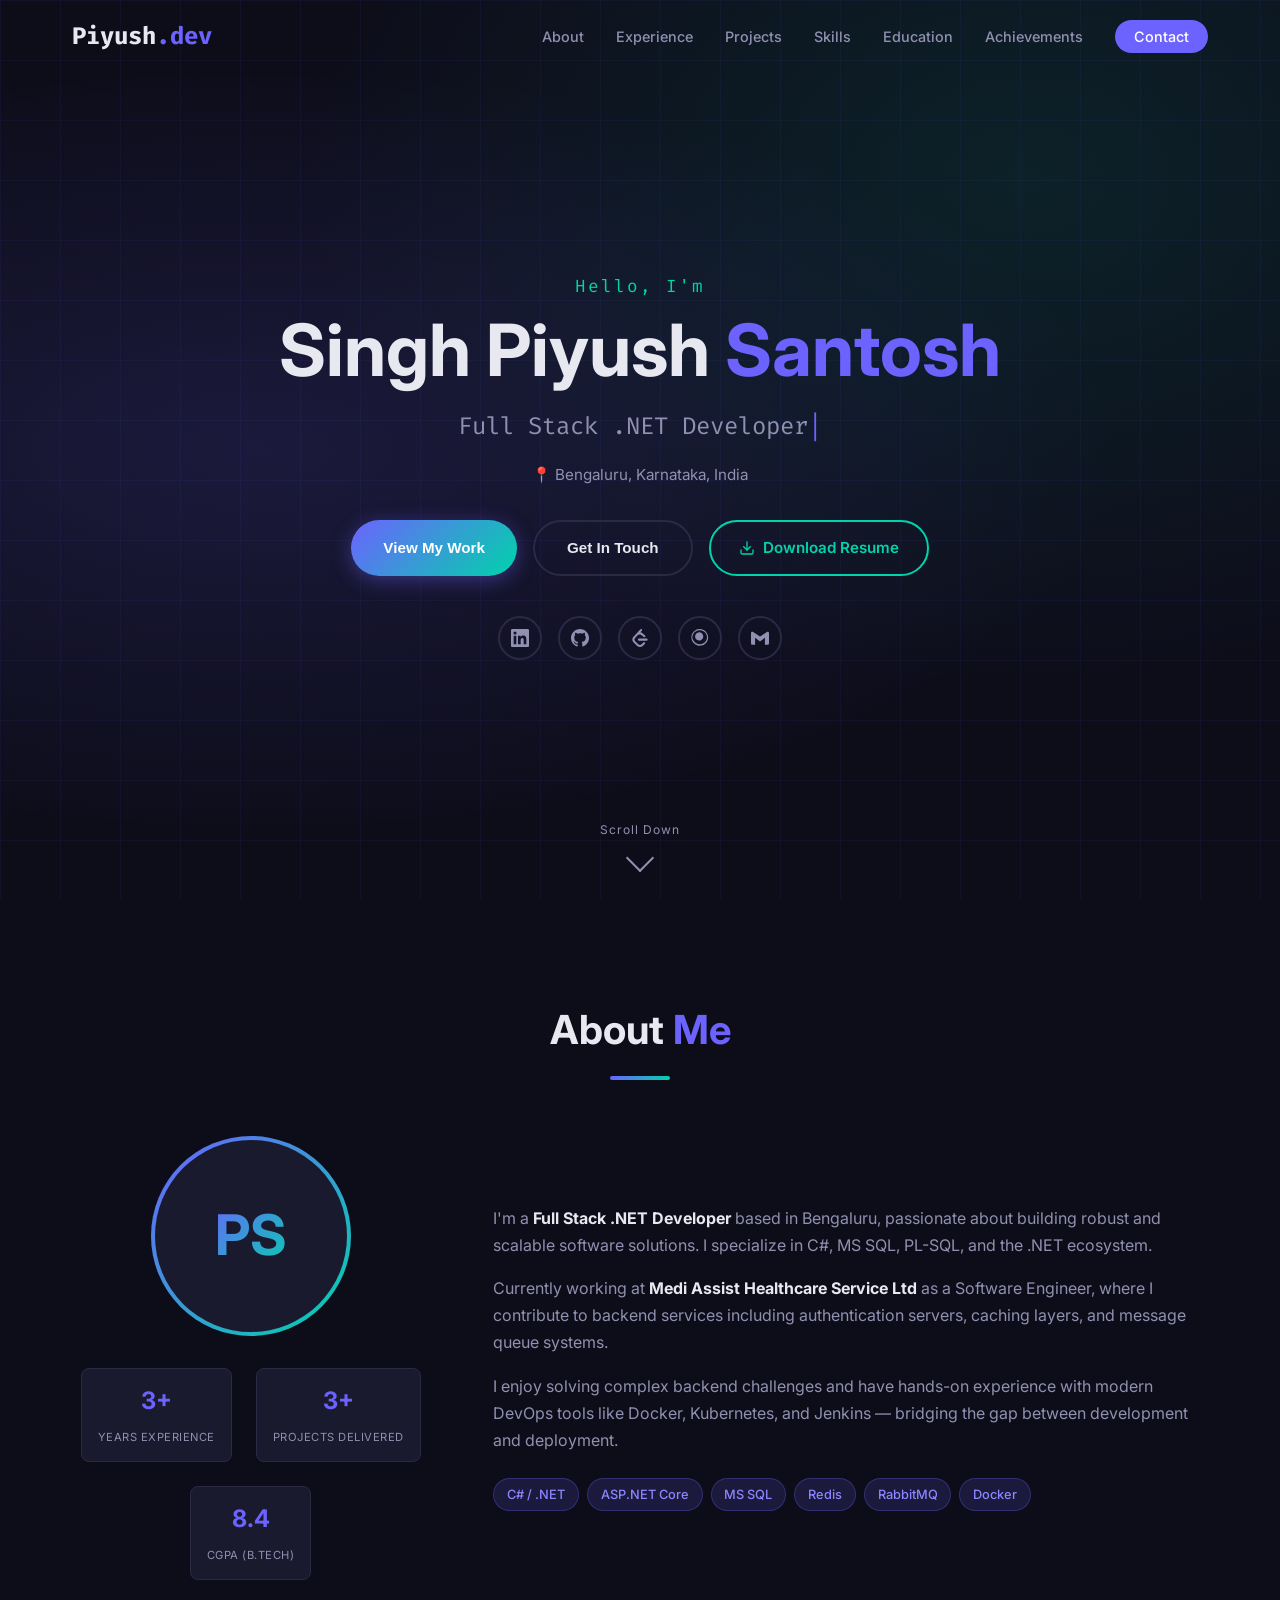
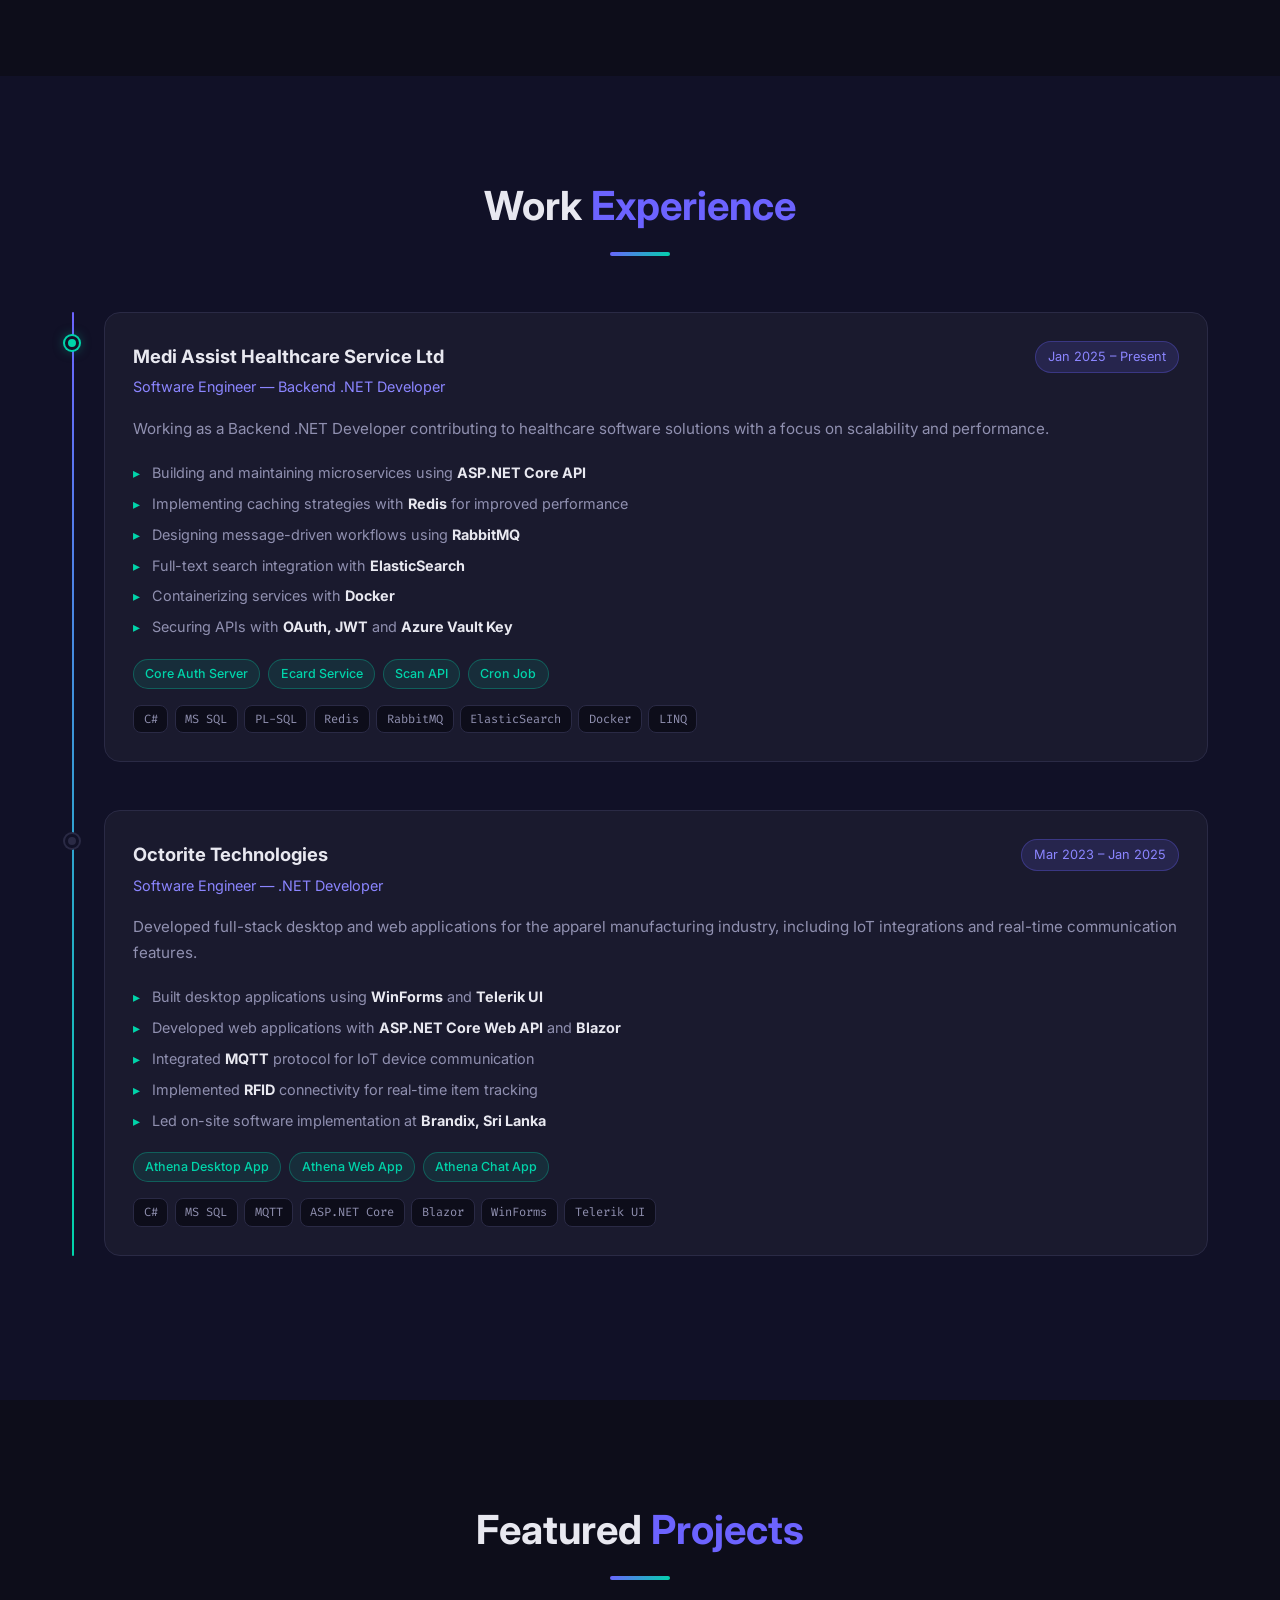
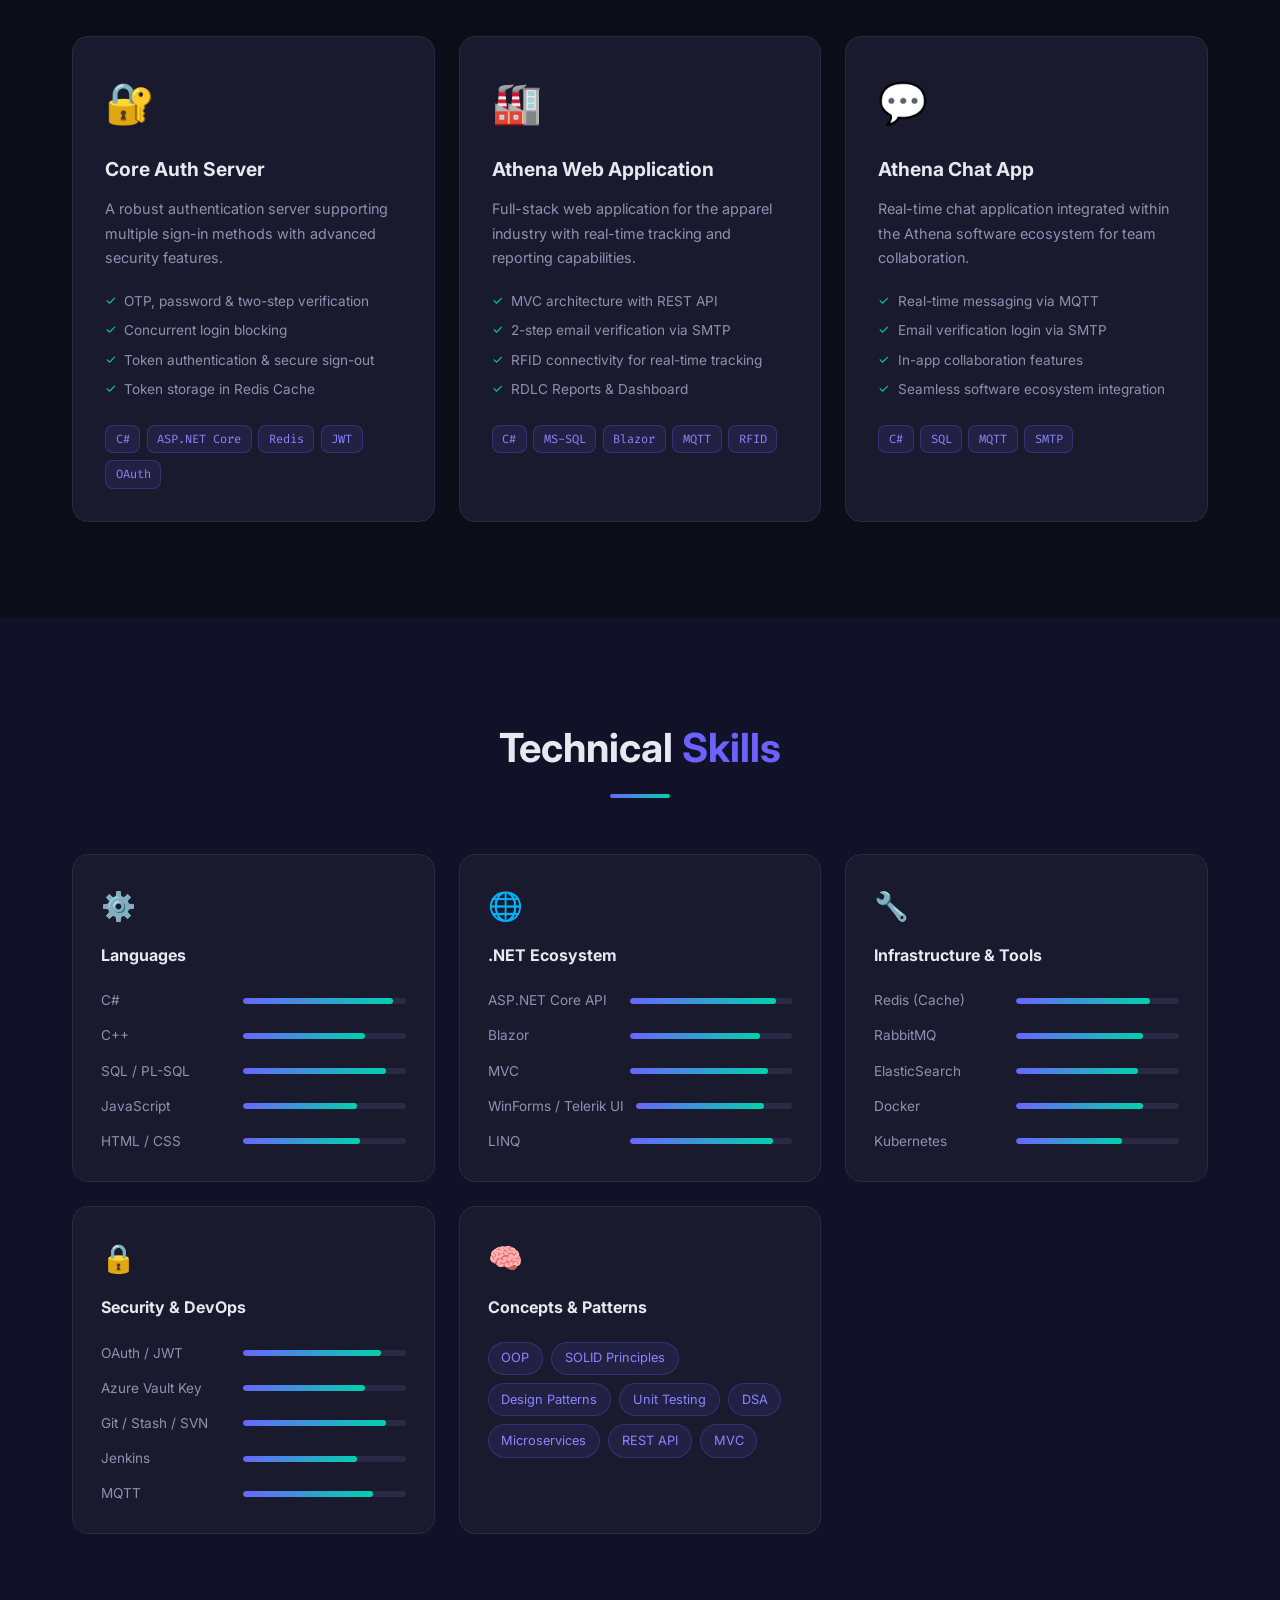
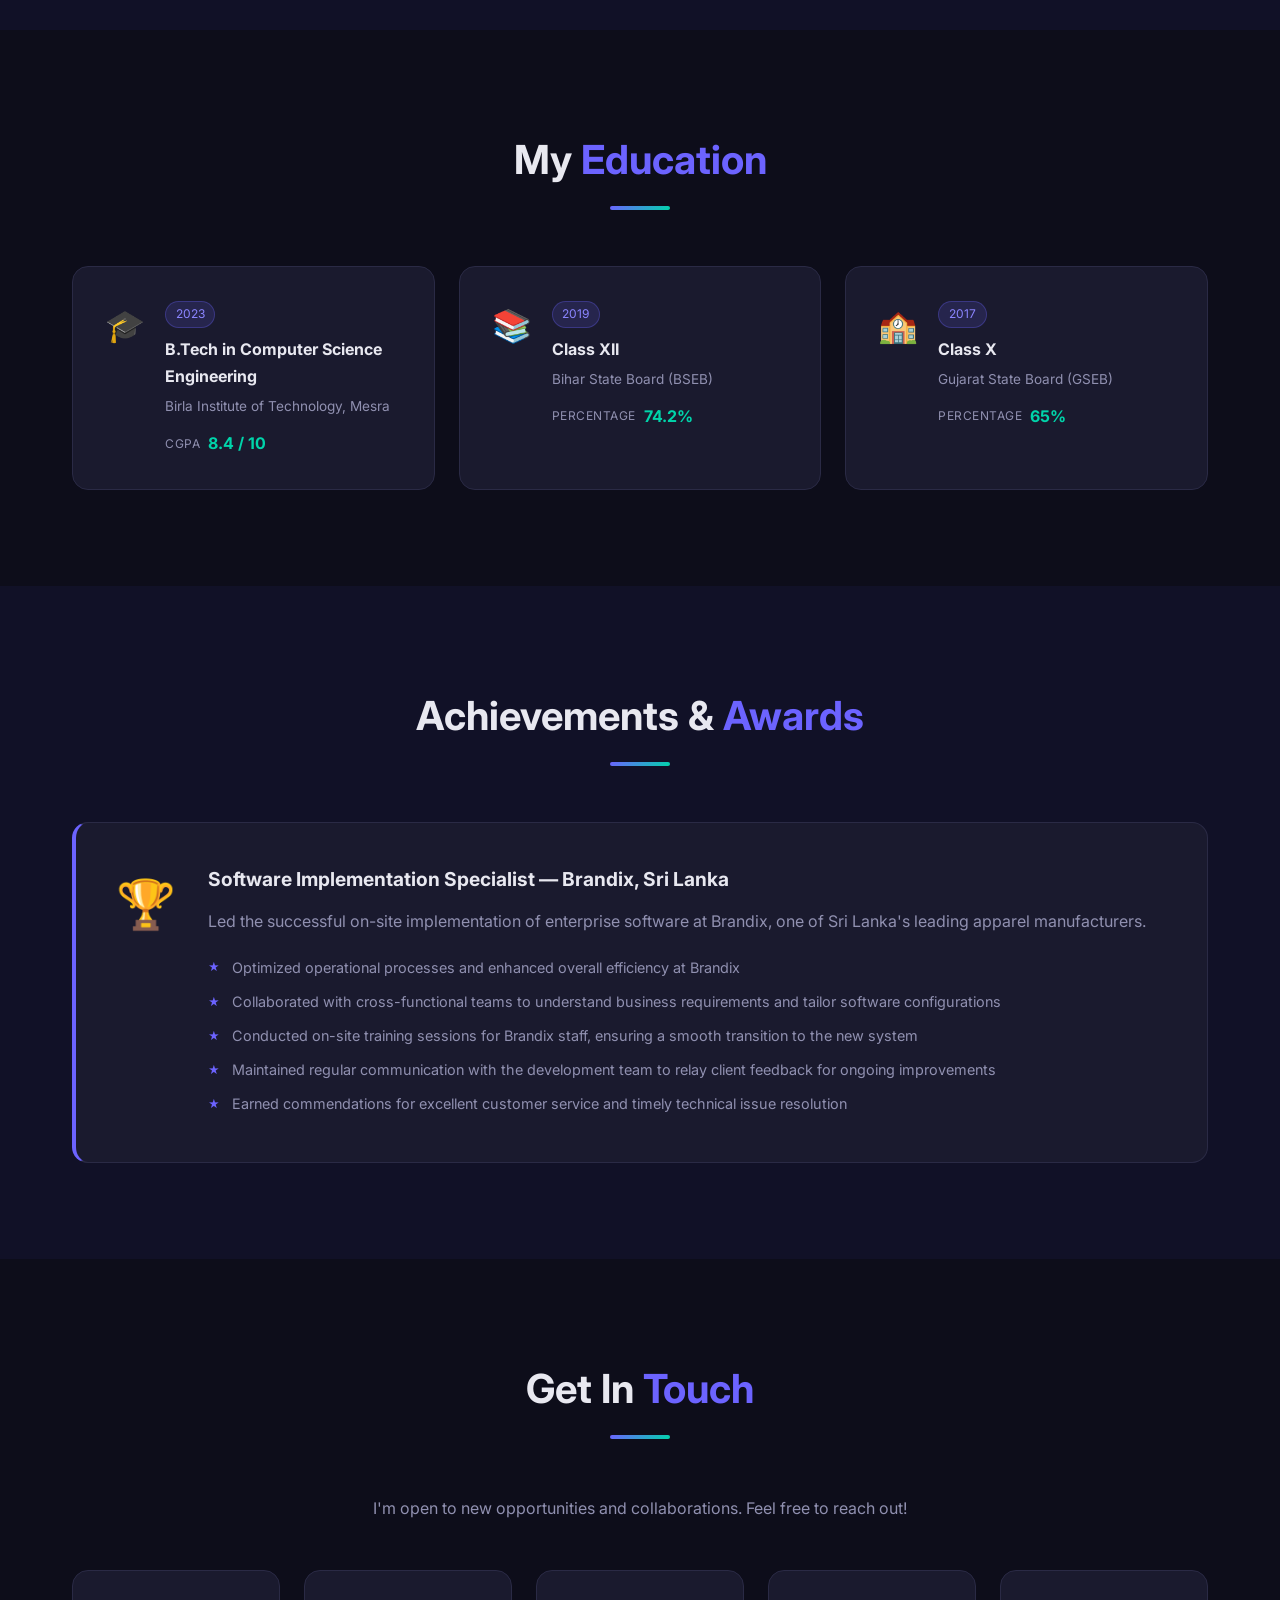
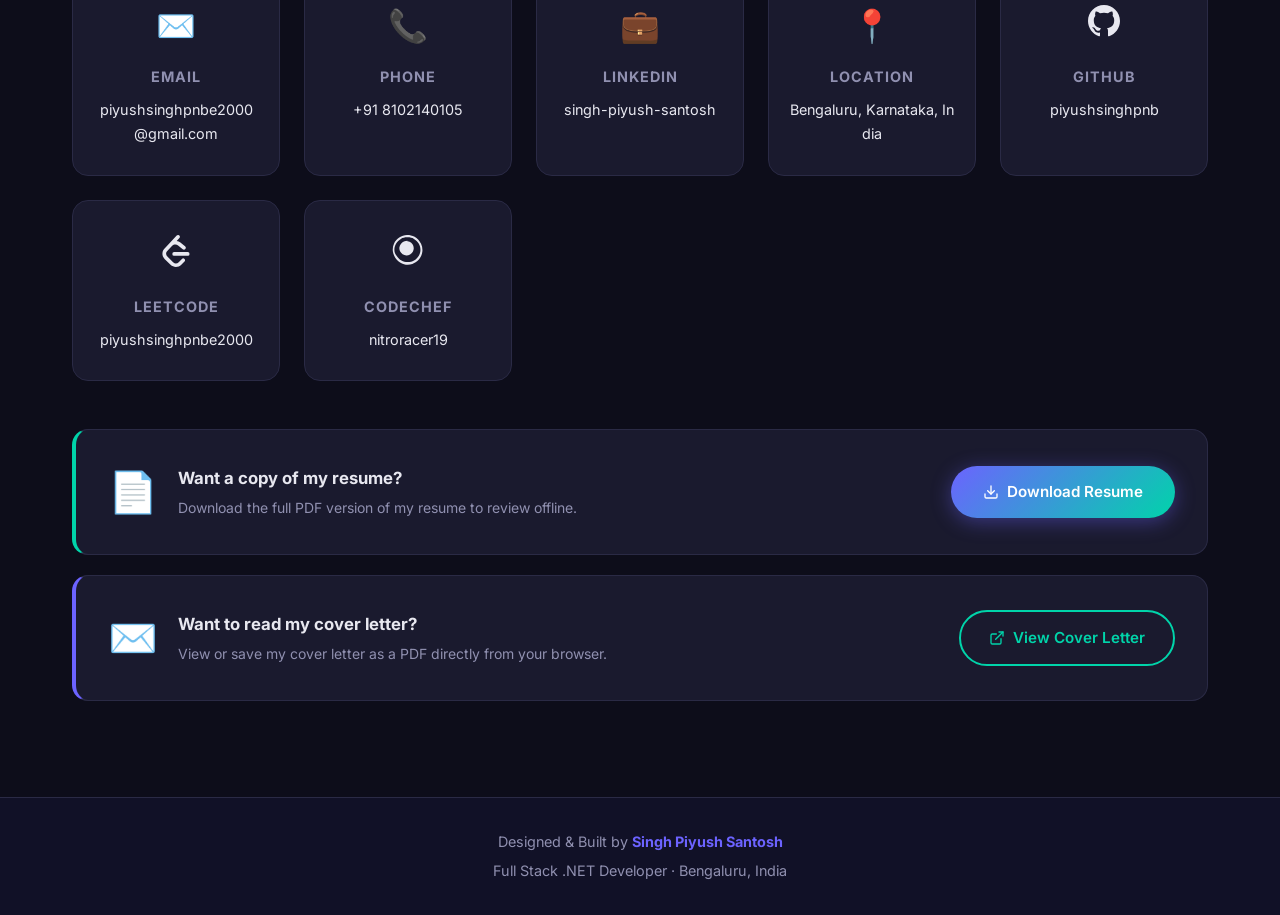
==== index.html @ a9158f9c "Initial Commit complete portfolio" ====
<!DOCTYPE html>
<html lang="en">
<head>
  <meta charset="UTF-8" />
  <meta name="viewport" content="width=device-width, initial-scale=1.0" />
  <title>Singh Piyush Santosh | .NET Developer</title>
  <link rel="stylesheet" href="style.css" />
  <link rel="preconnect" href="https://fonts.googleapis.com" />
  <link href="https://fonts.googleapis.com/css2?family=Inter:wght@300;400;500;600;700&family=Fira+Code:wght@400;500&display=swap" rel="stylesheet" />
</head>
<body>

  <!-- Navigation -->
  <nav class="navbar" id="navbar">
    <div class="nav-container">
      <a href="#home" class="nav-logo">Piyush<span>.dev</span></a>
      <ul class="nav-links" id="nav-links">
        <li><button class="nav-btn" data-scroll="about">About</button></li>
        <li><button class="nav-btn" data-scroll="experience">Experience</button></li>
        <li><button class="nav-btn" data-scroll="projects">Projects</button></li>
        <li><button class="nav-btn" data-scroll="skills">Skills</button></li>
        <li><button class="nav-btn" data-scroll="education">Education</button></li>
        <li><button class="nav-btn" data-scroll="achievements">Achievements</button></li>
        <li><button class="nav-btn nav-cta" data-scroll="contact">Contact</button></li>
      </ul>
      <button class="hamburger" id="hamburger" aria-label="Toggle menu">
        <span></span><span></span><span></span>
      </button>
    </div>
  </nav>

  <!-- Hero Section -->
  <section class="hero" id="home">
    <div class="hero-bg">
      <div class="grid-overlay"></div>
    </div>
    <div class="hero-content">
      <p class="hero-greeting">Hello, I'm</p>
      <h1 class="hero-name">Singh Piyush <span>Santosh</span></h1>
      <div class="hero-title">
        <span class="typed-text" id="typed"></span><span class="cursor">|</span>
      </div>
      <p class="hero-location">📍 Bengaluru, Karnataka, India</p>
      <div class="hero-actions">
        <button class="btn btn-primary" data-scroll="projects">View My Work</button>
        <button class="btn btn-outline" data-scroll="contact">Get In Touch</button>
        <a href="assets/resume.pdf" download="Singh_Piyush_Santosh_Resume.pdf" class="btn btn-download">
          <svg viewBox="0 0 24 24" fill="none" stroke="currentColor" stroke-width="2" stroke-linecap="round" stroke-linejoin="round"><path d="M21 15v4a2 2 0 01-2 2H5a2 2 0 01-2-2v-4"/><polyline points="7 10 12 15 17 10"/><line x1="12" y1="15" x2="12" y2="3"/></svg>
          Download Resume
        </a>
      </div>
      <div class="hero-socials">
        <a href="https://www.linkedin.com/in/singh-piyush-santosh/" target="_blank" rel="noopener" aria-label="LinkedIn">
          <svg viewBox="0 0 24 24" fill="currentColor"><path d="M20.447 20.452h-3.554v-5.569c0-1.328-.027-3.037-1.852-3.037-1.853 0-2.136 1.445-2.136 2.939v5.667H9.351V9h3.414v1.561h.046c.477-.9 1.637-1.85 3.37-1.85 3.601 0 4.267 2.37 4.267 5.455v6.286zM5.337 7.433a2.062 2.062 0 01-2.063-2.065 2.064 2.064 0 112.063 2.065zm1.782 13.019H3.555V9h3.564v11.452zM22.225 0H1.771C.792 0 0 .774 0 1.729v20.542C0 23.227.792 24 1.771 24h20.451C23.2 24 24 23.227 24 22.271V1.729C24 .774 23.2 0 22.222 0h.003z"/></svg>
        </a>
        <a href="https://github.com/piyushsinghpnb" target="_blank" rel="noopener" aria-label="GitHub">
          <svg viewBox="0 0 24 24" fill="currentColor"><path d="M12 0C5.374 0 0 5.373 0 12c0 5.302 3.438 9.8 8.207 11.387.599.111.793-.261.793-.577v-2.234c-3.338.726-4.033-1.416-4.033-1.416-.546-1.387-1.333-1.756-1.333-1.756-1.089-.745.083-.729.083-.729 1.205.084 1.839 1.237 1.839 1.237 1.07 1.834 2.807 1.304 3.492.997.107-.775.418-1.305.762-1.604-2.665-.305-5.467-1.334-5.467-5.931 0-1.311.469-2.381 1.236-3.221-.124-.303-.535-1.524.117-3.176 0 0 1.008-.322 3.301 1.23A11.509 11.509 0 0112 5.803c1.02.005 2.047.138 3.006.404 2.291-1.552 3.297-1.23 3.297-1.23.653 1.653.242 2.874.118 3.176.77.84 1.235 1.911 1.235 3.221 0 4.609-2.807 5.624-5.479 5.921.43.372.823 1.102.823 2.222v3.293c0 .319.192.694.801.576C20.566 21.797 24 17.3 24 12c0-6.627-5.373-12-12-12z"/></svg>
        </a>
        <a href="https://leetcode.com/u/piyushsinghpnbe2000/" target="_blank" rel="noopener" aria-label="LeetCode">
          <svg viewBox="0 0 24 24" fill="currentColor"><path d="M13.483 0a1.374 1.374 0 00-.961.438L7.116 6.226l-3.854 4.126a5.266 5.266 0 00-1.209 2.104 5.35 5.35 0 00-.125.513 5.527 5.527 0 00.062 2.362 5.83 5.83 0 00.349 1.017 5.938 5.938 0 001.271 1.818l4.277 4.193.039.038c2.248 2.165 5.852 2.133 8.063-.074l2.396-2.392c.54-.54.54-1.414.003-1.955a1.378 1.378 0 00-1.951-.003l-2.396 2.392a3.021 3.021 0 01-4.205.038l-.02-.019-4.276-4.193c-.652-.64-.972-1.469-.948-2.263a2.68 2.68 0 01.066-.523 2.545 2.545 0 01.619-1.164L9.13 8.114c1.058-1.134 3.204-1.27 4.43-.278l3.501 2.831c.593.48 1.461.387 1.94-.207a1.384 1.384 0 00-.207-1.943l-3.5-2.831c-.8-.647-1.766-1.045-2.774-1.202l2.015-2.158A1.384 1.384 0 0013.483 0zm-2.866 12.815a1.38 1.38 0 00-1.38 1.382 1.38 1.38 0 001.38 1.382H20.79a1.38 1.38 0 001.38-1.382 1.38 1.38 0 00-1.38-1.382z"/></svg>
        </a>
        <a href="https://www.codechef.com/users/nitroracer19" target="_blank" rel="noopener" aria-label="CodeChef">
          <svg viewBox="0 0 24 24" fill="currentColor"><path d="M11.257 0C7.112.04 3.199 2.694 1.485 6.482c-.897 1.975-1.127 4.225-.76 6.352.368 2.127 1.388 4.13 2.866 5.733 1.45 1.572 3.33 2.73 5.38 3.29 2.05.56 4.24.51 6.26-.15 1.98-.64 3.77-1.85 5.1-3.46 1.33-1.6 2.17-3.57 2.42-5.61.26-2.04-.07-4.15-.95-6.01C20.5 4.1 18.9 2.44 16.97 1.37 15.12.34 12.99-.02 11.257 0zm.536 1.77c1.63-.03 3.27.35 4.7 1.14 1.44.8 2.67 1.98 3.52 3.39.86 1.41 1.33 3.04 1.33 4.68 0 1.64-.47 3.27-1.33 4.68-.85 1.41-2.08 2.59-3.52 3.39-1.43.79-3.07 1.17-4.7 1.14-1.63.03-3.27-.35-4.7-1.14-1.44-.8-2.67-1.98-3.52-3.39C2.26 14.25 1.79 12.62 1.79 10.98c0-1.64.47-3.27 1.33-4.68.85-1.41 2.08-2.59 3.52-3.39 1.43-.79 3.07-1.17 4.7-1.14zm-.07 2.47c-.97.01-1.94.24-2.82.67-.88.43-1.66 1.06-2.27 1.84-.61.78-.99 1.71-1.1 2.68-.11.97.06 1.96.49 2.84.43.88 1.1 1.64 1.93 2.18.83.54 1.79.84 2.77.87.98.03 1.96-.21 2.82-.69.86-.48 1.58-1.19 2.07-2.05.49-.86.73-1.84.69-2.82-.04-.98-.35-1.94-.9-2.76-.55-.82-1.32-1.48-2.21-1.9-.89-.42-1.88-.62-2.87-.61l.4.75z"/></svg>
        </a>
        <a href="mailto:piyushsinghpnbe2000@gmail.com" aria-label="Email">
          <svg viewBox="0 0 24 24" fill="currentColor"><path d="M24 5.457v13.909c0 .904-.732 1.636-1.636 1.636h-3.819V11.73L12 16.64l-6.545-4.91v9.273H1.636A1.636 1.636 0 010 19.366V5.457c0-.9.732-1.636 1.636-1.636h.749L12 10.09l9.615-6.269h.749A1.636 1.636 0 0124 5.457z"/></svg>
        </a>
      </div>
    </div>
    <div class="hero-scroll">
      <span>Scroll Down</span>
      <div class="scroll-arrow"></div>
    </div>
  </section>

  <!-- About Section -->
  <section class="section" id="about">
    <div class="container">
      <h2 class="section-title">About <span>Me</span></h2>
      <div class="about-grid">
        <div class="about-avatar">
          <div class="avatar-ring">
            <div class="avatar-inner">
              <span class="avatar-initials">PS</span>
            </div>
          </div>
          <div class="about-stats">
            <div class="stat">
              <span class="stat-number">3+</span>
              <span class="stat-label">Years Experience</span>
            </div>
            <div class="stat">
              <span class="stat-number">3+</span>
              <span class="stat-label">Projects Delivered</span>
            </div>
            <div class="stat">
              <span class="stat-number">8.4</span>
              <span class="stat-label">CGPA (B.Tech)</span>
            </div>
          </div>
        </div>
        <div class="about-text">
          <p>I'm a <strong>Full Stack .NET Developer</strong> based in Bengaluru, passionate about building robust and scalable software solutions. I specialize in C#, MS SQL, PL-SQL, and the .NET ecosystem.</p>
          <p>Currently working at <strong>Medi Assist Healthcare Service Ltd</strong> as a Software Engineer, where I contribute to backend services including authentication servers, caching layers, and message queue systems.</p>
          <p>I enjoy solving complex backend challenges and have hands-on experience with modern DevOps tools like Docker, Kubernetes, and Jenkins — bridging the gap between development and deployment.</p>
          <div class="about-tags">
            <span class="tag">C# / .NET</span>
            <span class="tag">ASP.NET Core</span>
            <span class="tag">MS SQL</span>
            <span class="tag">Redis</span>
            <span class="tag">RabbitMQ</span>
            <span class="tag">Docker</span>
          </div>
        </div>
      </div>
    </div>
  </section>

  <!-- Experience Section -->
  <section class="section section-alt" id="experience">
    <div class="container">
      <h2 class="section-title">Work <span>Experience</span></h2>
      <div class="timeline">

        <div class="timeline-item">
          <div class="timeline-dot current"></div>
          <div class="timeline-card">
            <div class="timeline-header">
              <div>
                <h3 class="timeline-company">Medi Assist Healthcare Service Ltd</h3>
                <p class="timeline-role">Software Engineer — Backend .NET Developer</p>
              </div>
              <span class="timeline-date">Jan 2025 – Present</span>
            </div>
            <p class="timeline-desc">Working as a Backend .NET Developer contributing to healthcare software solutions with a focus on scalability and performance.</p>
            <ul class="timeline-list">
              <li>Building and maintaining microservices using <strong>ASP.NET Core API</strong></li>
              <li>Implementing caching strategies with <strong>Redis</strong> for improved performance</li>
              <li>Designing message-driven workflows using <strong>RabbitMQ</strong></li>
              <li>Full-text search integration with <strong>ElasticSearch</strong></li>
              <li>Containerizing services with <strong>Docker</strong></li>
              <li>Securing APIs with <strong>OAuth, JWT</strong> and <strong>Azure Vault Key</strong></li>
            </ul>
            <div class="timeline-projects">
              <span class="project-chip">Core Auth Server</span>
              <span class="project-chip">Ecard Service</span>
              <span class="project-chip">Scan API</span>
              <span class="project-chip">Cron Job</span>
            </div>
            <div class="timeline-tech">
              <span class="tech-badge">C#</span>
              <span class="tech-badge">MS SQL</span>
              <span class="tech-badge">PL-SQL</span>
              <span class="tech-badge">Redis</span>
              <span class="tech-badge">RabbitMQ</span>
              <span class="tech-badge">ElasticSearch</span>
              <span class="tech-badge">Docker</span>
              <span class="tech-badge">LINQ</span>
            </div>
          </div>
        </div>

        <div class="timeline-item">
          <div class="timeline-dot"></div>
          <div class="timeline-card">
            <div class="timeline-header">
              <div>
                <h3 class="timeline-company">Octorite Technologies</h3>
                <p class="timeline-role">Software Engineer — .NET Developer</p>
              </div>
              <span class="timeline-date">Mar 2023 – Jan 2025</span>
            </div>
            <p class="timeline-desc">Developed full-stack desktop and web applications for the apparel manufacturing industry, including IoT integrations and real-time communication features.</p>
            <ul class="timeline-list">
              <li>Built desktop applications using <strong>WinForms</strong> and <strong>Telerik UI</strong></li>
              <li>Developed web applications with <strong>ASP.NET Core Web API</strong> and <strong>Blazor</strong></li>
              <li>Integrated <strong>MQTT</strong> protocol for IoT device communication</li>
              <li>Implemented <strong>RFID</strong> connectivity for real-time item tracking</li>
              <li>Led on-site software implementation at <strong>Brandix, Sri Lanka</strong></li>
            </ul>
            <div class="timeline-projects">
              <span class="project-chip">Athena Desktop App</span>
              <span class="project-chip">Athena Web App</span>
              <span class="project-chip">Athena Chat App</span>
            </div>
            <div class="timeline-tech">
              <span class="tech-badge">C#</span>
              <span class="tech-badge">MS SQL</span>
              <span class="tech-badge">MQTT</span>
              <span class="tech-badge">ASP.NET Core</span>
              <span class="tech-badge">Blazor</span>
              <span class="tech-badge">WinForms</span>
              <span class="tech-badge">Telerik UI</span>
            </div>
          </div>
        </div>

      </div>
    </div>
  </section>

  <!-- Projects Section -->
  <section class="section" id="projects">
    <div class="container">
      <h2 class="section-title">Featured <span>Projects</span></h2>
      <div class="projects-grid">

        <div class="project-card">
          <div class="project-icon">🔐</div>
          <h3>Core Auth Server</h3>
          <p>A robust authentication server supporting multiple sign-in methods with advanced security features.</p>
          <ul class="project-features">
            <li>OTP, password & two-step verification</li>
            <li>Concurrent login blocking</li>
            <li>Token authentication & secure sign-out</li>
            <li>Token storage in Redis Cache</li>
          </ul>
          <div class="project-tech">
            <span>C#</span><span>ASP.NET Core</span><span>Redis</span><span>JWT</span><span>OAuth</span>
          </div>
        </div>

        <div class="project-card">
          <div class="project-icon">🏭</div>
          <h3>Athena Web Application</h3>
          <p>Full-stack web application for the apparel industry with real-time tracking and reporting capabilities.</p>
          <ul class="project-features">
            <li>MVC architecture with REST API</li>
            <li>2-step email verification via SMTP</li>
            <li>RFID connectivity for real-time tracking</li>
            <li>RDLC Reports & Dashboard</li>
          </ul>
          <div class="project-tech">
            <span>C#</span><span>MS-SQL</span><span>Blazor</span><span>MQTT</span><span>RFID</span>
          </div>
        </div>

        <div class="project-card">
          <div class="project-icon">💬</div>
          <h3>Athena Chat App</h3>
          <p>Real-time chat application integrated within the Athena software ecosystem for team collaboration.</p>
          <ul class="project-features">
            <li>Real-time messaging via MQTT</li>
            <li>Email verification login via SMTP</li>
            <li>In-app collaboration features</li>
            <li>Seamless software ecosystem integration</li>
          </ul>
          <div class="project-tech">
            <span>C#</span><span>SQL</span><span>MQTT</span><span>SMTP</span>
          </div>
        </div>

      </div>
    </div>
  </section>

  <!-- Skills Section -->
  <section class="section section-alt" id="skills">
    <div class="container">
      <h2 class="section-title">Technical <span>Skills</span></h2>
      <div class="skills-grid">

        <div class="skill-category">
          <div class="skill-cat-icon">⚙️</div>
          <h3>Languages</h3>
          <div class="skill-items">
            <div class="skill-item"><span>C#</span><div class="skill-bar"><div class="skill-fill" style="--w:92%"></div></div></div>
            <div class="skill-item"><span>C++</span><div class="skill-bar"><div class="skill-fill" style="--w:75%"></div></div></div>
            <div class="skill-item"><span>SQL / PL-SQL</span><div class="skill-bar"><div class="skill-fill" style="--w:88%"></div></div></div>
            <div class="skill-item"><span>JavaScript</span><div class="skill-bar"><div class="skill-fill" style="--w:70%"></div></div></div>
            <div class="skill-item"><span>HTML / CSS</span><div class="skill-bar"><div class="skill-fill" style="--w:72%"></div></div></div>
          </div>
        </div>

        <div class="skill-category">
          <div class="skill-cat-icon">🌐</div>
          <h3>.NET Ecosystem</h3>
          <div class="skill-items">
            <div class="skill-item"><span>ASP.NET Core API</span><div class="skill-bar"><div class="skill-fill" style="--w:90%"></div></div></div>
            <div class="skill-item"><span>Blazor</span><div class="skill-bar"><div class="skill-fill" style="--w:80%"></div></div></div>
            <div class="skill-item"><span>MVC</span><div class="skill-bar"><div class="skill-fill" style="--w:85%"></div></div></div>
            <div class="skill-item"><span>WinForms / Telerik UI</span><div class="skill-bar"><div class="skill-fill" style="--w:82%"></div></div></div>
            <div class="skill-item"><span>LINQ</span><div class="skill-bar"><div class="skill-fill" style="--w:88%"></div></div></div>
          </div>
        </div>

        <div class="skill-category">
          <div class="skill-cat-icon">🔧</div>
          <h3>Infrastructure & Tools</h3>
          <div class="skill-items">
            <div class="skill-item"><span>Redis (Cache)</span><div class="skill-bar"><div class="skill-fill" style="--w:82%"></div></div></div>
            <div class="skill-item"><span>RabbitMQ</span><div class="skill-bar"><div class="skill-fill" style="--w:78%"></div></div></div>
            <div class="skill-item"><span>ElasticSearch</span><div class="skill-bar"><div class="skill-fill" style="--w:75%"></div></div></div>
            <div class="skill-item"><span>Docker</span><div class="skill-bar"><div class="skill-fill" style="--w:78%"></div></div></div>
            <div class="skill-item"><span>Kubernetes</span><div class="skill-bar"><div class="skill-fill" style="--w:65%"></div></div></div>
          </div>
        </div>

        <div class="skill-category">
          <div class="skill-cat-icon">🔒</div>
          <h3>Security & DevOps</h3>
          <div class="skill-items">
            <div class="skill-item"><span>OAuth / JWT</span><div class="skill-bar"><div class="skill-fill" style="--w:85%"></div></div></div>
            <div class="skill-item"><span>Azure Vault Key</span><div class="skill-bar"><div class="skill-fill" style="--w:75%"></div></div></div>
            <div class="skill-item"><span>Git / Stash / SVN</span><div class="skill-bar"><div class="skill-fill" style="--w:88%"></div></div></div>
            <div class="skill-item"><span>Jenkins</span><div class="skill-bar"><div class="skill-fill" style="--w:70%"></div></div></div>
            <div class="skill-item"><span>MQTT</span><div class="skill-bar"><div class="skill-fill" style="--w:80%"></div></div></div>
          </div>
        </div>

        <div class="skill-category">
          <div class="skill-cat-icon">🧠</div>
          <h3>Concepts & Patterns</h3>
          <div class="skill-tags">
            <span>OOP</span>
            <span>SOLID Principles</span>
            <span>Design Patterns</span>
            <span>Unit Testing</span>
            <span>DSA</span>
            <span>Microservices</span>
            <span>REST API</span>
            <span>MVC</span>
          </div>
        </div>

      </div>
    </div>
  </section>

  <!-- Education Section -->
  <section class="section" id="education">
    <div class="container">
      <h2 class="section-title">My <span>Education</span></h2>
      <div class="education-grid">

        <div class="edu-card">
          <div class="edu-icon">🎓</div>
          <div class="edu-content">
            <span class="edu-year">2023</span>
            <h3>B.Tech in Computer Science Engineering</h3>
            <p class="edu-institute">Birla Institute of Technology, Mesra</p>
            <div class="edu-score">
              <span class="score-label">CGPA</span>
              <span class="score-value">8.4 / 10</span>
            </div>
          </div>
        </div>

        <div class="edu-card">
          <div class="edu-icon">📚</div>
          <div class="edu-content">
            <span class="edu-year">2019</span>
            <h3>Class XII</h3>
            <p class="edu-institute">Bihar State Board (BSEB)</p>
            <div class="edu-score">
              <span class="score-label">Percentage</span>
              <span class="score-value">74.2%</span>
            </div>
          </div>
        </div>

        <div class="edu-card">
          <div class="edu-icon">🏫</div>
          <div class="edu-content">
            <span class="edu-year">2017</span>
            <h3>Class X</h3>
            <p class="edu-institute">Gujarat State Board (GSEB)</p>
            <div class="edu-score">
              <span class="score-label">Percentage</span>
              <span class="score-value">65%</span>
            </div>
          </div>
        </div>

      </div>
    </div>
  </section>

  <!-- Achievements Section -->
  <section class="section section-alt" id="achievements">
    <div class="container">
      <h2 class="section-title">Achievements & <span>Awards</span></h2>
      <div class="achievement-card">
        <div class="achievement-badge">🏆</div>
        <div class="achievement-content">
          <h3>Software Implementation Specialist — Brandix, Sri Lanka</h3>
          <p>Led the successful on-site implementation of enterprise software at Brandix, one of Sri Lanka's leading apparel manufacturers.</p>
          <ul class="achievement-list">
            <li>Optimized operational processes and enhanced overall efficiency at Brandix</li>
            <li>Collaborated with cross-functional teams to understand business requirements and tailor software configurations</li>
            <li>Conducted on-site training sessions for Brandix staff, ensuring a smooth transition to the new system</li>
            <li>Maintained regular communication with the development team to relay client feedback for ongoing improvements</li>
            <li>Earned commendations for excellent customer service and timely technical issue resolution</li>
          </ul>
        </div>
      </div>
    </div>
  </section>

  <!-- Contact Section -->
  <section class="section" id="contact">
    <div class="container">
      <h2 class="section-title">Get In <span>Touch</span></h2>
      <p class="contact-subtitle">I'm open to new opportunities and collaborations. Feel free to reach out!</p>
      <div class="contact-grid">
        <a href="mailto:piyushsinghpnbe2000@gmail.com" class="contact-card">
          <div class="contact-icon">✉️</div>
          <h3>Email</h3>
          <p>piyushsinghpnbe2000@gmail.com</p>
        </a>
        <a href="tel:+918102140105" class="contact-card">
          <div class="contact-icon">📞</div>
          <h3>Phone</h3>
          <p>+91 8102140105</p>
        </a>
        <a href="https://www.linkedin.com/in/singh-piyush-santosh/" target="_blank" rel="noopener" class="contact-card">
          <div class="contact-icon">💼</div>
          <h3>LinkedIn</h3>
          <p>singh-piyush-santosh</p>
        </a>
        <div class="contact-card no-link">
          <div class="contact-icon">📍</div>
          <h3>Location</h3>
          <p>Bengaluru, Karnataka, India</p>
        </div>
        <a href="https://github.com/piyushsinghpnb" target="_blank" rel="noopener" class="contact-card">
          <div class="contact-icon">
            <svg viewBox="0 0 24 24" fill="currentColor" style="width:2rem;height:2rem"><path d="M12 0C5.374 0 0 5.373 0 12c0 5.302 3.438 9.8 8.207 11.387.599.111.793-.261.793-.577v-2.234c-3.338.726-4.033-1.416-4.033-1.416-.546-1.387-1.333-1.756-1.333-1.756-1.089-.745.083-.729.083-.729 1.205.084 1.839 1.237 1.839 1.237 1.07 1.834 2.807 1.304 3.492.997.107-.775.418-1.305.762-1.604-2.665-.305-5.467-1.334-5.467-5.931 0-1.311.469-2.381 1.236-3.221-.124-.303-.535-1.524.117-3.176 0 0 1.008-.322 3.301 1.23A11.509 11.509 0 0112 5.803c1.02.005 2.047.138 3.006.404 2.291-1.552 3.297-1.23 3.297-1.23.653 1.653.242 2.874.118 3.176.77.84 1.235 1.911 1.235 3.221 0 4.609-2.807 5.624-5.479 5.921.43.372.823 1.102.823 2.222v3.293c0 .319.192.694.801.576C20.566 21.797 24 17.3 24 12c0-6.627-5.373-12-12-12z"/></svg>
          </div>
          <h3>GitHub</h3>
          <p>piyushsinghpnb</p>
        </a>
        <a href="https://leetcode.com/u/piyushsinghpnbe2000/" target="_blank" rel="noopener" class="contact-card">
          <div class="contact-icon">
            <svg viewBox="0 0 24 24" fill="currentColor" style="width:2rem;height:2rem"><path d="M13.483 0a1.374 1.374 0 00-.961.438L7.116 6.226l-3.854 4.126a5.266 5.266 0 00-1.209 2.104 5.35 5.35 0 00-.125.513 5.527 5.527 0 00.062 2.362 5.83 5.83 0 00.349 1.017 5.938 5.938 0 001.271 1.818l4.277 4.193.039.038c2.248 2.165 5.852 2.133 8.063-.074l2.396-2.392c.54-.54.54-1.414.003-1.955a1.378 1.378 0 00-1.951-.003l-2.396 2.392a3.021 3.021 0 01-4.205.038l-.02-.019-4.276-4.193c-.652-.64-.972-1.469-.948-2.263a2.68 2.68 0 01.066-.523 2.545 2.545 0 01.619-1.164L9.13 8.114c1.058-1.134 3.204-1.27 4.43-.278l3.501 2.831c.593.48 1.461.387 1.94-.207a1.384 1.384 0 00-.207-1.943l-3.5-2.831c-.8-.647-1.766-1.045-2.774-1.202l2.015-2.158A1.384 1.384 0 0013.483 0zm-2.866 12.815a1.38 1.38 0 00-1.38 1.382 1.38 1.38 0 001.38 1.382H20.79a1.38 1.38 0 001.38-1.382 1.38 1.38 0 00-1.38-1.382z"/></svg>
          </div>
          <h3>LeetCode</h3>
          <p>piyushsinghpnbe2000</p>
        </a>
        <a href="https://www.codechef.com/users/nitroracer19" target="_blank" rel="noopener" class="contact-card">
          <div class="contact-icon">
            <svg viewBox="0 0 24 24" fill="currentColor" style="width:2rem;height:2rem"><path d="M11.257 0C7.112.04 3.199 2.694 1.485 6.482c-.897 1.975-1.127 4.225-.76 6.352.368 2.127 1.388 4.13 2.866 5.733 1.45 1.572 3.33 2.73 5.38 3.29 2.05.56 4.24.51 6.26-.15 1.98-.64 3.77-1.85 5.1-3.46 1.33-1.6 2.17-3.57 2.42-5.61.26-2.04-.07-4.15-.95-6.01C20.5 4.1 18.9 2.44 16.97 1.37 15.12.34 12.99-.02 11.257 0zm.536 1.77c1.63-.03 3.27.35 4.7 1.14 1.44.8 2.67 1.98 3.52 3.39.86 1.41 1.33 3.04 1.33 4.68 0 1.64-.47 3.27-1.33 4.68-.85 1.41-2.08 2.59-3.52 3.39-1.43.79-3.07 1.17-4.7 1.14-1.63.03-3.27-.35-4.7-1.14-1.44-.8-2.67-1.98-3.52-3.39C2.26 14.25 1.79 12.62 1.79 10.98c0-1.64.47-3.27 1.33-4.68.85-1.41 2.08-2.59 3.52-3.39 1.43-.79 3.07-1.17 4.7-1.14zm-.07 2.47c-.97.01-1.94.24-2.82.67-.88.43-1.66 1.06-2.27 1.84-.61.78-.99 1.71-1.1 2.68-.11.97.06 1.96.49 2.84.43.88 1.1 1.64 1.93 2.18.83.54 1.79.84 2.77.87.98.03 1.96-.21 2.82-.69.86-.48 1.58-1.19 2.07-2.05.49-.86.73-1.84.69-2.82-.04-.98-.35-1.94-.9-2.76-.55-.82-1.32-1.48-2.21-1.9-.89-.42-1.88-.62-2.87-.61l.4.75z"/></svg>
          </div>
          <h3>CodeChef</h3>
          <p>nitroracer19</p>
        </a>
      </div>

      <div class="resume-download-banner">
        <div class="resume-banner-text">
          <span class="resume-banner-icon">📄</span>
          <div>
            <h3>Want a copy of my resume?</h3>
            <p>Download the full PDF version of my resume to review offline.</p>
          </div>
        </div>
        <a href="assets/resume.pdf" download="Singh_Piyush_Santosh_Resume.pdf" class="btn btn-primary resume-btn">
          <svg viewBox="0 0 24 24" fill="none" stroke="currentColor" stroke-width="2" stroke-linecap="round" stroke-linejoin="round"><path d="M21 15v4a2 2 0 01-2 2H5a2 2 0 01-2-2v-4"/><polyline points="7 10 12 15 17 10"/><line x1="12" y1="15" x2="12" y2="3"/></svg>
          Download Resume
        </a>
      </div>

      <div class="resume-download-banner cover-banner">
        <div class="resume-banner-text">
          <span class="resume-banner-icon">✉️</span>
          <div>
            <h3>Want to read my cover letter?</h3>
            <p>View or save my cover letter as a PDF directly from your browser.</p>
          </div>
        </div>
        <a href="assets/cover-letter.html" target="_blank" rel="noopener" class="btn btn-download resume-btn">
          <svg viewBox="0 0 24 24" fill="none" stroke="currentColor" stroke-width="2" stroke-linecap="round" stroke-linejoin="round"><path d="M18 13v6a2 2 0 01-2 2H5a2 2 0 01-2-2V8a2 2 0 012-2h6"/><polyline points="15 3 21 3 21 9"/><line x1="10" y1="14" x2="21" y2="3"/></svg>
          View Cover Letter
        </a>
      </div>
    </div>
  </section>

  <!-- Footer -->
  <footer class="footer">
    <div class="container">
      <p>Designed & Built by <strong>Singh Piyush Santosh</strong></p>
      <p class="footer-sub">Full Stack .NET Developer · Bengaluru, India</p>
    </div>
  </footer>

  <script src="script.js"></script>
</body>
</html>
---- style.css ----
/* ===== RESET & BASE ===== */
*, *::before, *::after { box-sizing: border-box; margin: 0; padding: 0; }

:root {
  --primary: #6c63ff;
  --primary-dark: #5a52d5;
  --primary-light: #8b85ff;
  --accent: #00d4aa;
  --bg: #0d0d1a;
  --bg-alt: #111127;
  --bg-card: #1a1a2e;
  --bg-card-hover: #1f1f38;
  --text: #e8e8f0;
  --text-muted: #9090b0;
  --border: #2a2a45;
  --gradient: linear-gradient(135deg, #6c63ff, #00d4aa);
  --shadow: 0 8px 32px rgba(108, 99, 255, 0.15);
  --radius: 16px;
  --radius-sm: 8px;
  --transition: 0.3s ease;
}

html { scroll-behavior: smooth; }

body {
  font-family: 'Inter', sans-serif;
  background: var(--bg);
  color: var(--text);
  line-height: 1.7;
  overflow-x: hidden;
}

a { text-decoration: none; color: inherit; }
ul { list-style: none; }
img { max-width: 100%; }

/* ===== SCROLLBAR ===== */
::-webkit-scrollbar { width: 6px; }
::-webkit-scrollbar-track { background: var(--bg); }
::-webkit-scrollbar-thumb { background: var(--primary); border-radius: 3px; }

/* ===== NAVBAR ===== */
.navbar {
  position: fixed;
  top: 0; left: 0; right: 0;
  z-index: 1000;
  padding: 1rem 0;
  transition: background var(--transition), box-shadow var(--transition);
}

.navbar.scrolled {
  background: rgba(13, 13, 26, 0.95);
  backdrop-filter: blur(12px);
  box-shadow: 0 2px 20px rgba(0,0,0,0.4);
}

.nav-container {
  max-width: 1200px;
  margin: 0 auto;
  padding: 0 2rem;
  display: flex;
  align-items: center;
  justify-content: space-between;
}

.nav-logo {
  font-size: 1.5rem;
  font-weight: 700;
  color: var(--text);
  font-family: 'Fira Code', monospace;
}
.nav-logo span { color: var(--primary); }

.nav-links {
  display: flex;
  align-items: center;
  gap: 2rem;
}

.nav-links a,
.nav-btn {
  font-size: 0.9rem;
  font-weight: 500;
  color: var(--text-muted);
  transition: color var(--transition);
  position: relative;
  background: none;
  border: none;
  cursor: pointer;
  font-family: 'Inter', sans-serif;
  padding: 0;
}

.nav-links a::after,
.nav-btn::after {
  content: '';
  position: absolute;
  bottom: -4px; left: 0;
  width: 0; height: 2px;
  background: var(--primary);
  transition: width var(--transition);
}

.nav-links a:hover,
.nav-btn:hover { color: var(--text); }
.nav-links a:hover::after,
.nav-btn:hover::after { width: 100%; }

.nav-cta {
  background: var(--primary) !important;
  color: white !important;
  padding: 0.5rem 1.2rem !important;
  border-radius: 50px !important;
  transition: background var(--transition), transform var(--transition) !important;
}
.nav-cta:hover { background: var(--primary-dark) !important; transform: translateY(-2px) !important; }
.nav-cta::after { display: none !important; }

.hamburger {
  display: none;
  flex-direction: column;
  gap: 5px;
  background: none;
  border: none;
  cursor: pointer;
  padding: 4px;
}
.hamburger span {
  display: block;
  width: 24px; height: 2px;
  background: var(--text);
  border-radius: 2px;
  transition: var(--transition);
}

/* ===== HERO ===== */
.hero {
  min-height: 100vh;
  display: flex;
  align-items: center;
  justify-content: center;
  position: relative;
  overflow: hidden;
  padding: 6rem 2rem 4rem;
}

.hero-bg {
  position: absolute;
  inset: 0;
  background: radial-gradient(ellipse at 20% 50%, rgba(108,99,255,0.15) 0%, transparent 60%),
              radial-gradient(ellipse at 80% 20%, rgba(0,212,170,0.1) 0%, transparent 50%);
}

.grid-overlay {
  position: absolute;
  inset: 0;
  background-image:
    linear-gradient(rgba(108,99,255,0.05) 1px, transparent 1px),
    linear-gradient(90deg, rgba(108,99,255,0.05) 1px, transparent 1px);
  background-size: 60px 60px;
}

.hero-content {
  position: relative;
  text-align: center;
  max-width: 800px;
}

.hero-greeting {
  font-size: 1.1rem;
  color: var(--accent);
  font-family: 'Fira Code', monospace;
  margin-bottom: 0.5rem;
  letter-spacing: 2px;
}

.hero-name {
  font-size: clamp(2.5rem, 6vw, 4.5rem);
  font-weight: 700;
  line-height: 1.1;
  margin-bottom: 1rem;
}
.hero-name span { color: var(--primary); }

.hero-title {
  font-size: clamp(1.1rem, 2.5vw, 1.5rem);
  color: var(--text-muted);
  font-family: 'Fira Code', monospace;
  margin-bottom: 1rem;
  min-height: 2rem;
}

.cursor {
  animation: blink 1s infinite;
  color: var(--primary);
}
@keyframes blink { 0%,100% { opacity: 1; } 50% { opacity: 0; } }

.hero-location {
  color: var(--text-muted);
  margin-bottom: 2rem;
  font-size: 0.95rem;
}

.hero-actions {
  display: flex;
  gap: 1rem;
  justify-content: center;
  flex-wrap: wrap;
  margin-bottom: 2.5rem;
}

.btn {
  padding: 0.8rem 2rem;
  border-radius: 50px;
  font-weight: 600;
  font-size: 0.95rem;
  transition: all var(--transition);
  cursor: pointer;
  border: none;
  display: inline-block;
}

.btn-primary {
  background: var(--gradient);
  color: white;
  box-shadow: 0 4px 20px rgba(108,99,255,0.4);
}
.btn-primary:hover { transform: translateY(-3px); box-shadow: 0 8px 30px rgba(108,99,255,0.5); }

.btn-outline {
  background: transparent;
  color: var(--text);
  border: 2px solid var(--border);
}
.btn-outline:hover { border-color: var(--primary); color: var(--primary); transform: translateY(-3px); }

.hero-socials {
  display: flex;
  gap: 1rem;
  justify-content: center;
}

.hero-socials a {
  width: 44px; height: 44px;
  border-radius: 50%;
  border: 2px solid var(--border);
  display: flex;
  align-items: center;
  justify-content: center;
  color: var(--text-muted);
  transition: all var(--transition);
}
.hero-socials a svg { width: 18px; height: 18px; }
.hero-socials a:hover { border-color: var(--primary); color: var(--primary); transform: translateY(-3px); }

.hero-scroll {
  position: absolute;
  bottom: 2rem;
  left: 50%;
  transform: translateX(-50%);
  display: flex;
  flex-direction: column;
  align-items: center;
  gap: 0.5rem;
  color: var(--text-muted);
  font-size: 0.75rem;
  letter-spacing: 1px;
  animation: float 2s ease-in-out infinite;
}

.scroll-arrow {
  width: 20px; height: 20px;
  border-right: 2px solid var(--text-muted);
  border-bottom: 2px solid var(--text-muted);
  transform: rotate(45deg);
}

@keyframes float { 0%,100% { transform: translateX(-50%) translateY(0); } 50% { transform: translateX(-50%) translateY(8px); } }

/* ===== SECTIONS ===== */
.section { padding: 6rem 0; }
.section-alt { background: var(--bg-alt); }

.container {
  max-width: 1200px;
  margin: 0 auto;
  padding: 0 2rem;
}

.section-title {
  font-size: clamp(1.8rem, 4vw, 2.5rem);
  font-weight: 700;
  text-align: center;
  margin-bottom: 3.5rem;
  position: relative;
}
.section-title span { color: var(--primary); }
.section-title::after {
  content: '';
  display: block;
  width: 60px; height: 4px;
  background: var(--gradient);
  border-radius: 2px;
  margin: 0.75rem auto 0;
}

/* ===== ABOUT ===== */
.about-grid {
  display: grid;
  grid-template-columns: 1fr 2fr;
  gap: 4rem;
  align-items: center;
}

.about-avatar {
  display: flex;
  flex-direction: column;
  align-items: center;
  gap: 2rem;
}

.avatar-ring {
  width: 200px; height: 200px;
  border-radius: 50%;
  padding: 4px;
  background: var(--gradient);
  animation: spin-slow 8s linear infinite;
}

@keyframes spin-slow {
  0% { box-shadow: 0 0 20px rgba(108,99,255,0.4); }
  50% { box-shadow: 0 0 40px rgba(0,212,170,0.4); }
  100% { box-shadow: 0 0 20px rgba(108,99,255,0.4); }
}

.avatar-inner {
  width: 100%; height: 100%;
  border-radius: 50%;
  background: var(--bg-card);
  display: flex;
  align-items: center;
  justify-content: center;
}

.avatar-initials {
  font-size: 3.5rem;
  font-weight: 700;
  background: var(--gradient);
  -webkit-background-clip: text;
  -webkit-text-fill-color: transparent;
  background-clip: text;
}

.about-stats {
  display: flex;
  gap: 1.5rem;
  flex-wrap: wrap;
  justify-content: center;
}

.stat {
  text-align: center;
  background: var(--bg-card);
  border: 1px solid var(--border);
  border-radius: var(--radius-sm);
  padding: 0.75rem 1rem;
  min-width: 80px;
}

.stat-number {
  display: block;
  font-size: 1.5rem;
  font-weight: 700;
  color: var(--primary);
}

.stat-label {
  font-size: 0.7rem;
  color: var(--text-muted);
  text-transform: uppercase;
  letter-spacing: 0.5px;
}

.about-text p {
  color: var(--text-muted);
  margin-bottom: 1rem;
  font-size: 1rem;
}
.about-text strong { color: var(--text); }

.about-tags {
  display: flex;
  flex-wrap: wrap;
  gap: 0.5rem;
  margin-top: 1.5rem;
}

.tag {
  background: rgba(108,99,255,0.15);
  color: var(--primary-light);
  border: 1px solid rgba(108,99,255,0.3);
  padding: 0.3rem 0.8rem;
  border-radius: 50px;
  font-size: 0.8rem;
  font-weight: 500;
}

/* ===== TIMELINE ===== */
.timeline {
  position: relative;
  padding-left: 2rem;
}

.timeline::before {
  content: '';
  position: absolute;
  left: 0; top: 0; bottom: 0;
  width: 2px;
  background: linear-gradient(to bottom, var(--primary), var(--accent));
  border-radius: 1px;
}

.timeline-item {
  position: relative;
  margin-bottom: 3rem;
}

.timeline-dot {
  position: absolute;
  left: -2.45rem;
  top: 1.5rem;
  width: 14px; height: 14px;
  border-radius: 50%;
  background: var(--border);
  border: 3px solid var(--bg-alt);
  box-shadow: 0 0 0 2px var(--border);
}

.timeline-dot.current {
  background: var(--accent);
  box-shadow: 0 0 0 2px var(--accent), 0 0 12px rgba(0,212,170,0.5);
  animation: pulse 2s infinite;
}

@keyframes pulse {
  0%,100% { box-shadow: 0 0 0 2px var(--accent), 0 0 12px rgba(0,212,170,0.5); }
  50% { box-shadow: 0 0 0 4px var(--accent), 0 0 20px rgba(0,212,170,0.7); }
}

.timeline-card {
  background: var(--bg-card);
  border: 1px solid var(--border);
  border-radius: var(--radius);
  padding: 1.75rem;
  transition: all var(--transition);
}
.timeline-card:hover {
  border-color: var(--primary);
  box-shadow: var(--shadow);
  transform: translateX(4px);
}

.timeline-header {
  display: flex;
  justify-content: space-between;
  align-items: flex-start;
  flex-wrap: wrap;
  gap: 0.5rem;
  margin-bottom: 1rem;
}

.timeline-company {
  font-size: 1.15rem;
  font-weight: 700;
  color: var(--text);
}

.timeline-role {
  color: var(--primary-light);
  font-size: 0.9rem;
  margin-top: 0.2rem;
}

.timeline-date {
  background: rgba(108,99,255,0.15);
  color: var(--primary-light);
  border: 1px solid rgba(108,99,255,0.3);
  padding: 0.25rem 0.75rem;
  border-radius: 50px;
  font-size: 0.8rem;
  white-space: nowrap;
}

.timeline-desc {
  color: var(--text-muted);
  margin-bottom: 1rem;
  font-size: 0.95rem;
}

.timeline-list {
  list-style: none;
  margin-bottom: 1rem;
}
.timeline-list li {
  color: var(--text-muted);
  font-size: 0.9rem;
  padding: 0.2rem 0;
  padding-left: 1.2rem;
  position: relative;
}
.timeline-list li::before {
  content: '▸';
  position: absolute;
  left: 0;
  color: var(--accent);
}
.timeline-list strong { color: var(--text); }

.timeline-projects {
  display: flex;
  flex-wrap: wrap;
  gap: 0.5rem;
  margin-bottom: 1rem;
}

.project-chip {
  background: rgba(0,212,170,0.1);
  color: var(--accent);
  border: 1px solid rgba(0,212,170,0.3);
  padding: 0.2rem 0.7rem;
  border-radius: 50px;
  font-size: 0.78rem;
  font-weight: 500;
}

.timeline-tech {
  display: flex;
  flex-wrap: wrap;
  gap: 0.4rem;
}

.tech-badge {
  background: var(--bg);
  color: var(--text-muted);
  border: 1px solid var(--border);
  padding: 0.2rem 0.6rem;
  border-radius: var(--radius-sm);
  font-size: 0.75rem;
  font-family: 'Fira Code', monospace;
}

/* ===== PROJECTS ===== */
.projects-grid {
  display: grid;
  grid-template-columns: repeat(auto-fit, minmax(320px, 1fr));
  gap: 1.5rem;
}

.project-card {
  background: var(--bg-card);
  border: 1px solid var(--border);
  border-radius: var(--radius);
  padding: 2rem;
  transition: all var(--transition);
  position: relative;
  overflow: hidden;
}

.project-card::before {
  content: '';
  position: absolute;
  top: 0; left: 0; right: 0;
  height: 3px;
  background: var(--gradient);
  transform: scaleX(0);
  transition: transform var(--transition);
}

.project-card:hover {
  border-color: var(--primary);
  box-shadow: var(--shadow);
  transform: translateY(-6px);
}
.project-card:hover::before { transform: scaleX(1); }

.project-icon {
  font-size: 2.5rem;
  margin-bottom: 1rem;
}

.project-card h3 {
  font-size: 1.2rem;
  font-weight: 700;
  margin-bottom: 0.75rem;
}

.project-card > p {
  color: var(--text-muted);
  font-size: 0.9rem;
  margin-bottom: 1rem;
}

.project-features {
  list-style: none;
  margin-bottom: 1.25rem;
}
.project-features li {
  color: var(--text-muted);
  font-size: 0.85rem;
  padding: 0.2rem 0;
  padding-left: 1.2rem;
  position: relative;
}
.project-features li::before {
  content: '✓';
  position: absolute;
  left: 0;
  color: var(--accent);
  font-size: 0.8rem;
}

.project-tech {
  display: flex;
  flex-wrap: wrap;
  gap: 0.4rem;
}
.project-tech span {
  background: rgba(108,99,255,0.1);
  color: var(--primary-light);
  border: 1px solid rgba(108,99,255,0.25);
  padding: 0.2rem 0.6rem;
  border-radius: var(--radius-sm);
  font-size: 0.75rem;
  font-family: 'Fira Code', monospace;
}

/* ===== SKILLS ===== */
.skills-grid {
  display: grid;
  grid-template-columns: repeat(auto-fit, minmax(300px, 1fr));
  gap: 1.5rem;
}

.skill-category {
  background: var(--bg-card);
  border: 1px solid var(--border);
  border-radius: var(--radius);
  padding: 1.75rem;
  transition: all var(--transition);
}
.skill-category:hover {
  border-color: var(--primary);
  box-shadow: var(--shadow);
}

.skill-cat-icon {
  font-size: 1.75rem;
  margin-bottom: 0.75rem;
}

.skill-category h3 {
  font-size: 1rem;
  font-weight: 700;
  margin-bottom: 1.25rem;
  color: var(--text);
}

.skill-items { display: flex; flex-direction: column; gap: 0.75rem; }

.skill-item {
  display: flex;
  align-items: center;
  gap: 0.75rem;
}
.skill-item span {
  font-size: 0.85rem;
  color: var(--text-muted);
  min-width: 130px;
}

.skill-bar {
  flex: 1;
  height: 6px;
  background: var(--border);
  border-radius: 3px;
  overflow: hidden;
}

.skill-fill {
  height: 100%;
  width: var(--w);
  background: var(--gradient);
  border-radius: 3px;
  transform: scaleX(0);
  transform-origin: left;
  transition: transform 1s ease 0.3s;
}

.skill-fill.animated { transform: scaleX(1); }

.skill-tags {
  display: flex;
  flex-wrap: wrap;
  gap: 0.5rem;
}
.skill-tags span {
  background: rgba(108,99,255,0.1);
  color: var(--primary-light);
  border: 1px solid rgba(108,99,255,0.25);
  padding: 0.3rem 0.8rem;
  border-radius: 50px;
  font-size: 0.8rem;
}

/* ===== EDUCATION ===== */
.education-grid {
  display: grid;
  grid-template-columns: repeat(auto-fit, minmax(280px, 1fr));
  gap: 1.5rem;
}

.edu-card {
  background: var(--bg-card);
  border: 1px solid var(--border);
  border-radius: var(--radius);
  padding: 2rem;
  display: flex;
  gap: 1.25rem;
  align-items: flex-start;
  transition: all var(--transition);
}
.edu-card:hover {
  border-color: var(--primary);
  box-shadow: var(--shadow);
  transform: translateY(-4px);
}

.edu-icon { font-size: 2rem; flex-shrink: 0; }

.edu-year {
  display: inline-block;
  background: rgba(108,99,255,0.15);
  color: var(--primary-light);
  border: 1px solid rgba(108,99,255,0.3);
  padding: 0.15rem 0.6rem;
  border-radius: 50px;
  font-size: 0.75rem;
  margin-bottom: 0.5rem;
}

.edu-content h3 {
  font-size: 1rem;
  font-weight: 700;
  margin-bottom: 0.3rem;
}

.edu-institute {
  color: var(--text-muted);
  font-size: 0.85rem;
  margin-bottom: 0.75rem;
}

.edu-score {
  display: flex;
  align-items: center;
  gap: 0.5rem;
}
.score-label {
  font-size: 0.75rem;
  color: var(--text-muted);
  text-transform: uppercase;
  letter-spacing: 0.5px;
}
.score-value {
  font-size: 1rem;
  font-weight: 700;
  color: var(--accent);
}

/* ===== ACHIEVEMENTS ===== */
.achievement-card {
  background: var(--bg-card);
  border: 1px solid var(--border);
  border-radius: var(--radius);
  padding: 2.5rem;
  display: flex;
  gap: 2rem;
  align-items: flex-start;
  border-left: 4px solid var(--primary);
  transition: all var(--transition);
}
.achievement-card:hover {
  box-shadow: var(--shadow);
  transform: translateY(-4px);
}

.achievement-badge { font-size: 3rem; flex-shrink: 0; }

.achievement-content h3 {
  font-size: 1.2rem;
  font-weight: 700;
  margin-bottom: 0.75rem;
}

.achievement-content > p {
  color: var(--text-muted);
  margin-bottom: 1rem;
}

.achievement-list {
  list-style: none;
}
.achievement-list li {
  color: var(--text-muted);
  font-size: 0.9rem;
  padding: 0.3rem 0;
  padding-left: 1.5rem;
  position: relative;
}
.achievement-list li::before {
  content: '★';
  position: absolute;
  left: 0;
  color: var(--primary);
  font-size: 0.7rem;
  top: 0.45rem;
}

/* ===== CONTACT ===== */
.contact-subtitle {
  text-align: center;
  color: var(--text-muted);
  margin-bottom: 3rem;
  font-size: 1rem;
}

.contact-grid {
  display: grid;
  grid-template-columns: repeat(auto-fit, minmax(180px, 1fr));
  gap: 1.5rem;
}

.contact-card {
  background: var(--bg-card);
  border: 1px solid var(--border);
  border-radius: var(--radius);
  padding: 1.75rem 1.25rem;
  text-align: center;
  transition: all var(--transition);
  display: block;
}
.contact-card:hover {
  border-color: var(--primary);
  box-shadow: var(--shadow);
  transform: translateY(-6px);
}
.contact-card.no-link:hover { cursor: default; transform: none; box-shadow: none; border-color: var(--border); }

/* Per-platform accent colors on hover */
.contact-card[href*="github"]:hover   { border-color: #6e40c9; box-shadow: 0 8px 32px rgba(110,64,201,0.2); }
.contact-card[href*="leetcode"]:hover { border-color: #ffa116; box-shadow: 0 8px 32px rgba(255,161,22,0.2); }
.contact-card[href*="codechef"]:hover { border-color: #5b4638; box-shadow: 0 8px 32px rgba(91,70,56,0.3); }
.contact-card[href*="linkedin"]:hover { border-color: #0a66c2; box-shadow: 0 8px 32px rgba(10,102,194,0.2); }
.contact-card[href*="mailto"]:hover   { border-color: var(--accent); box-shadow: 0 8px 32px rgba(0,212,170,0.2); }

.contact-icon { font-size: 2rem; margin-bottom: 0.75rem; }

.contact-card h3 {
  font-size: 0.9rem;
  font-weight: 700;
  text-transform: uppercase;
  letter-spacing: 1px;
  color: var(--text-muted);
  margin-bottom: 0.5rem;
}

.contact-card p {
  color: var(--text);
  font-size: 0.9rem;
  word-break: break-all;
}

/* ===== RESUME DOWNLOAD ===== */
.btn-download {
  background: transparent;
  color: var(--accent);
  border: 2px solid var(--accent);
  display: inline-flex;
  align-items: center;
  gap: 0.5rem;
  padding: 0.8rem 1.75rem;
}
.btn-download svg { width: 16px; height: 16px; }
.btn-download:hover {
  background: var(--accent);
  color: var(--bg);
  transform: translateY(-3px);
  box-shadow: 0 8px 24px rgba(0,212,170,0.35);
}

.resume-btn {
  display: inline-flex;
  align-items: center;
  gap: 0.5rem;
  white-space: nowrap;
  flex-shrink: 0;
}
.resume-btn svg { width: 16px; height: 16px; }

.resume-download-banner {
  margin-top: 3rem;
  background: var(--bg-card);
  border: 1px solid var(--border);
  border-left: 4px solid var(--accent);
  border-radius: var(--radius);
  padding: 1.75rem 2rem;
  display: flex;
  align-items: center;
  justify-content: space-between;
  gap: 1.5rem;
  flex-wrap: wrap;
  transition: all var(--transition);
}
.resume-download-banner:hover {
  box-shadow: 0 8px 32px rgba(0,212,170,0.12);
  transform: translateY(-3px);
}

.cover-banner {
  border-left-color: var(--primary);
  margin-top: 1.25rem;
}
.cover-banner:hover {
  box-shadow: 0 8px 32px rgba(108,99,255,0.12);
}

.resume-banner-text {
  display: flex;
  align-items: center;
  gap: 1.25rem;
}

.resume-banner-icon { font-size: 2.5rem; flex-shrink: 0; }

.resume-banner-text h3 {
  font-size: 1.05rem;
  font-weight: 700;
  margin-bottom: 0.25rem;
}
.resume-banner-text p {
  color: var(--text-muted);
  font-size: 0.875rem;
}

/* ===== FOOTER ===== */
.footer {
  background: var(--bg-alt);
  border-top: 1px solid var(--border);
  padding: 2rem 0;
  text-align: center;
}
.footer p { color: var(--text-muted); font-size: 0.9rem; }
.footer strong { color: var(--primary); }
.footer-sub { font-size: 0.8rem; margin-top: 0.25rem; }

/* ===== RESPONSIVE ===== */
@media (max-width: 900px) {
  .about-grid { grid-template-columns: 1fr; text-align: center; }
  .about-avatar { flex-direction: row; flex-wrap: wrap; justify-content: center; }
  .about-tags { justify-content: center; }
}

@media (max-width: 768px) {
  .nav-links {
    display: none;
    position: fixed;
    top: 0; left: 0; right: 0; bottom: 0;
    background: rgba(13,13,26,0.98);
    flex-direction: column;
    justify-content: center;
    align-items: center;
    gap: 2rem;
    z-index: 999;
  }
  .nav-links.open { display: flex; }
  .nav-links a { font-size: 1.2rem; }
  .hamburger { display: flex; z-index: 1001; }

  .timeline { padding-left: 1.5rem; }
  .timeline-dot { left: -1.95rem; }
  .timeline-header { flex-direction: column; }

  .achievement-card { flex-direction: column; gap: 1rem; }
  .achievement-badge { font-size: 2rem; }
}

@media (max-width: 480px) {
  .hero-actions { flex-direction: column; align-items: center; }
  .btn { width: 220px; text-align: center; justify-content: center; }
  .section { padding: 4rem 0; }
  .resume-download-banner { flex-direction: column; text-align: center; }
  .resume-banner-text { flex-direction: column; text-align: center; }
}

/* ===== FADE IN ANIMATION ===== */
.fade-in {
  opacity: 0;
  transform: translateY(30px);
  transition: opacity 0.6s ease, transform 0.6s ease;
}
.fade-in.visible {
  opacity: 1;
  transform: translateY(0);
}
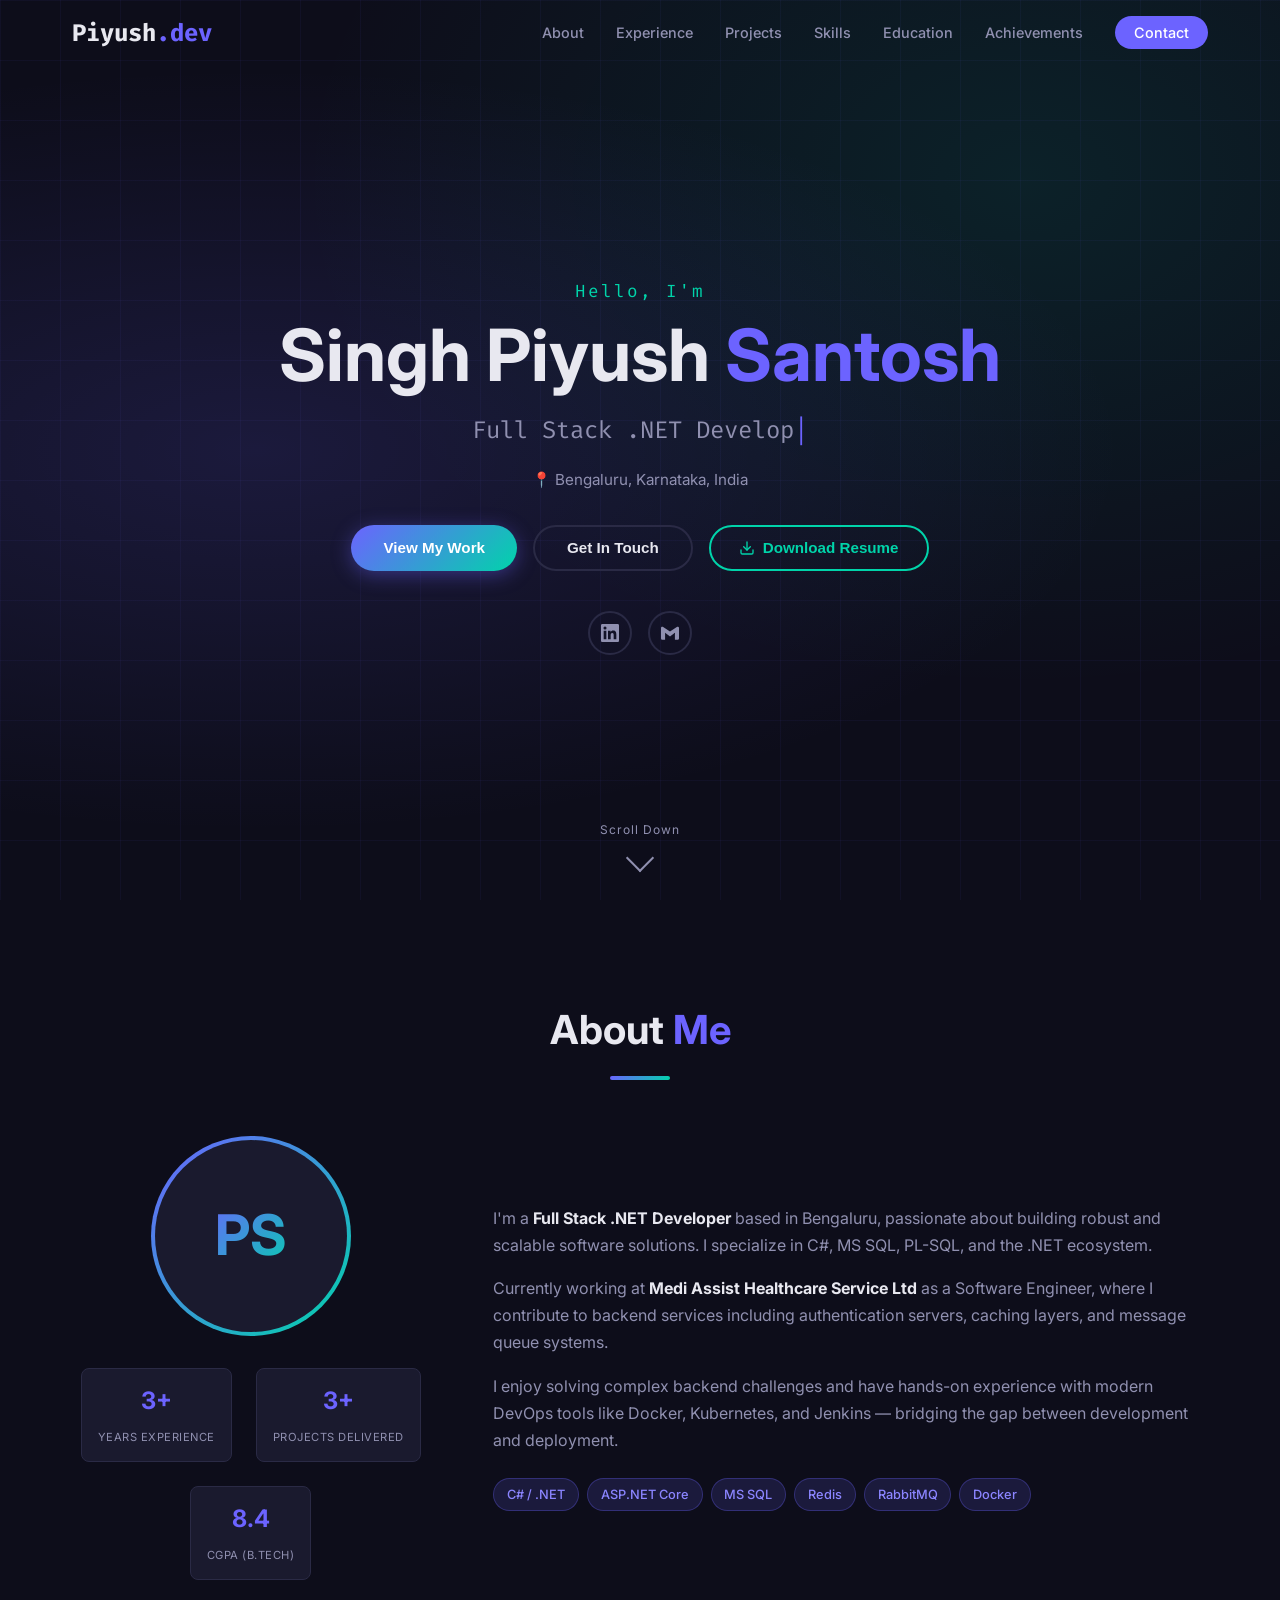
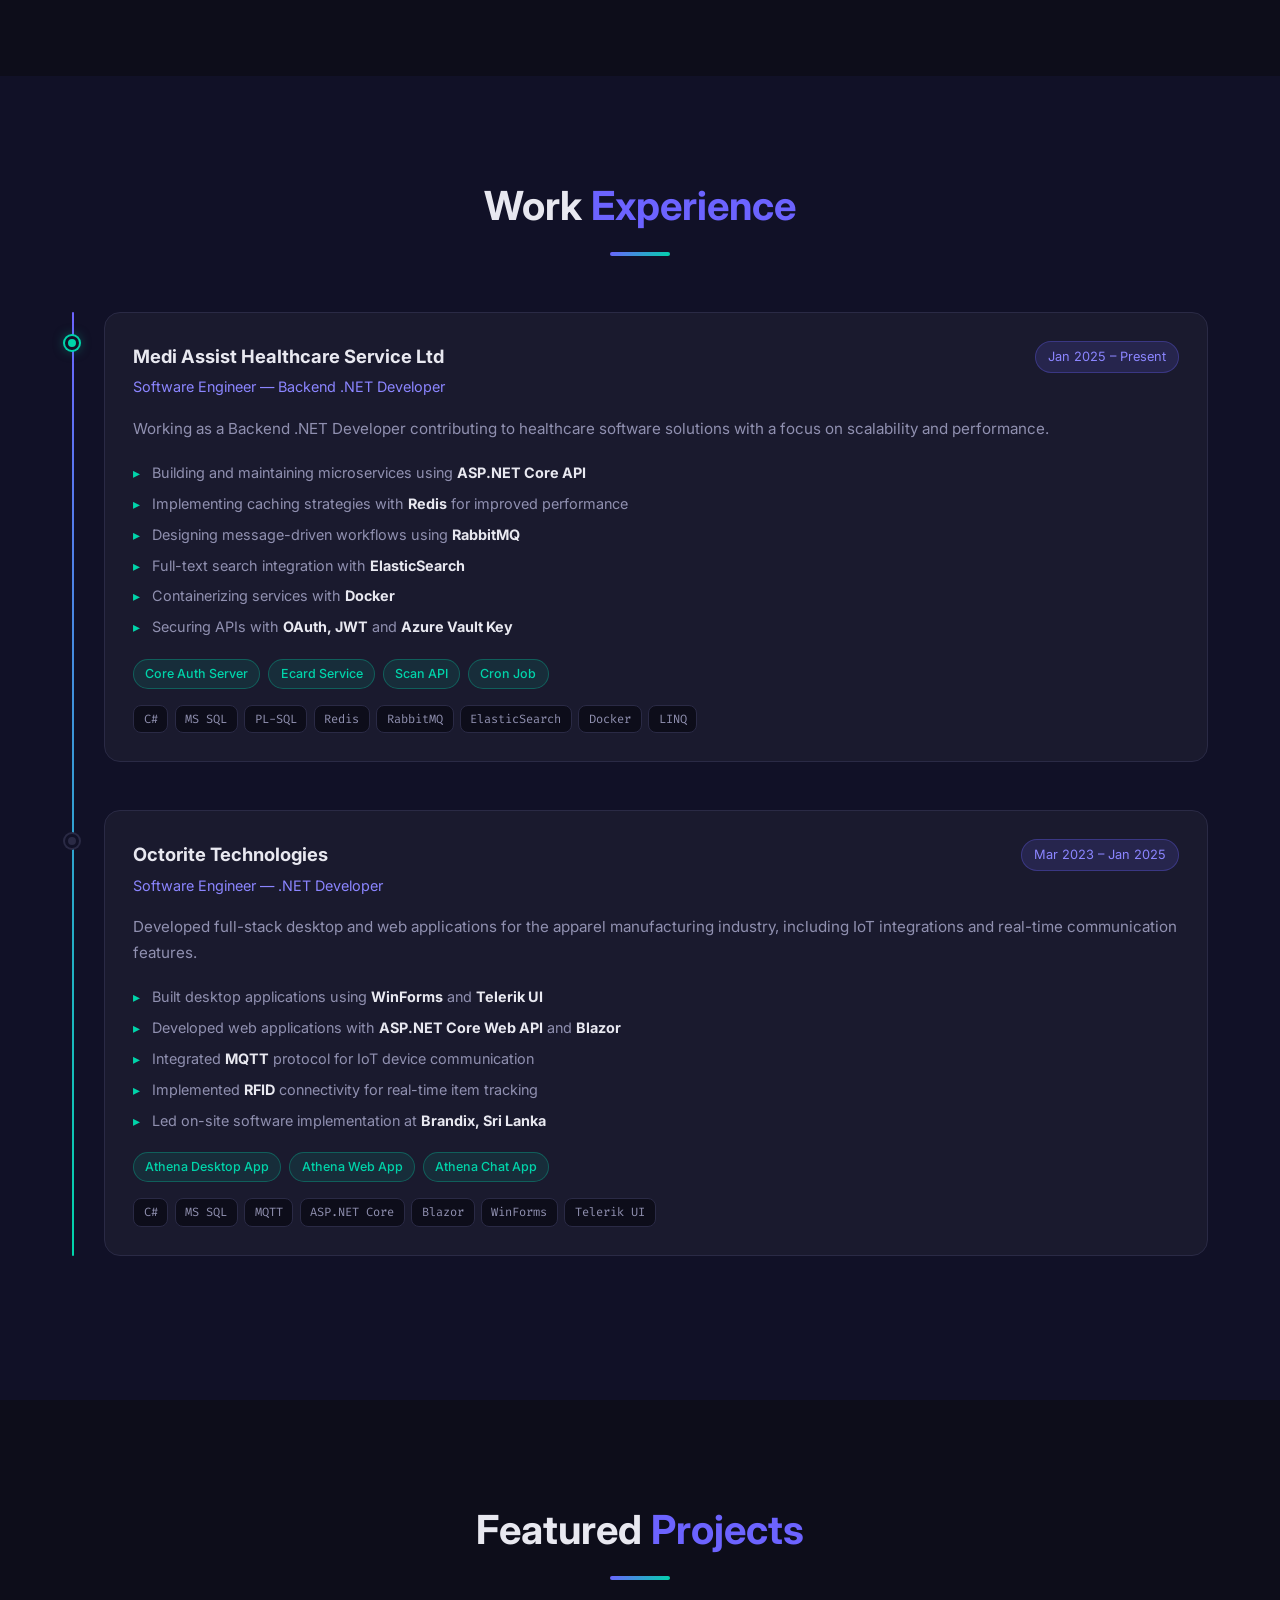
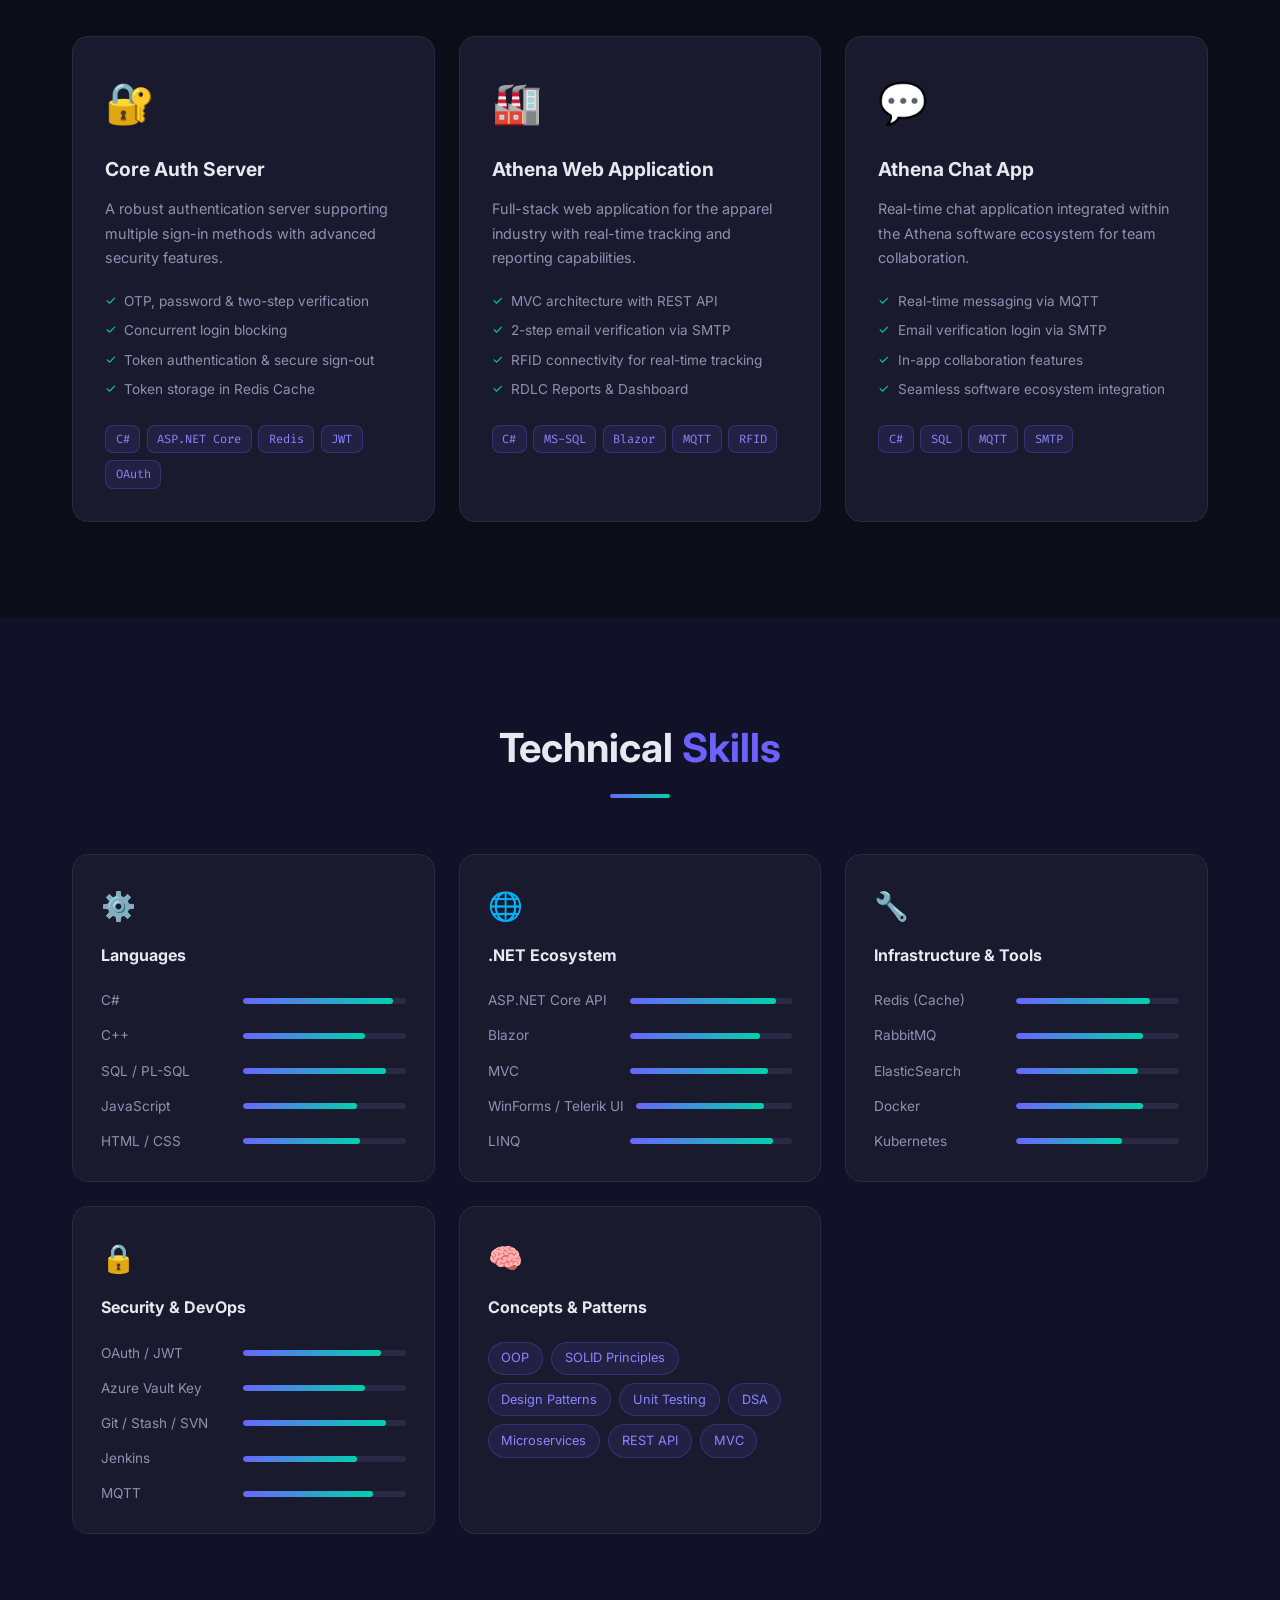
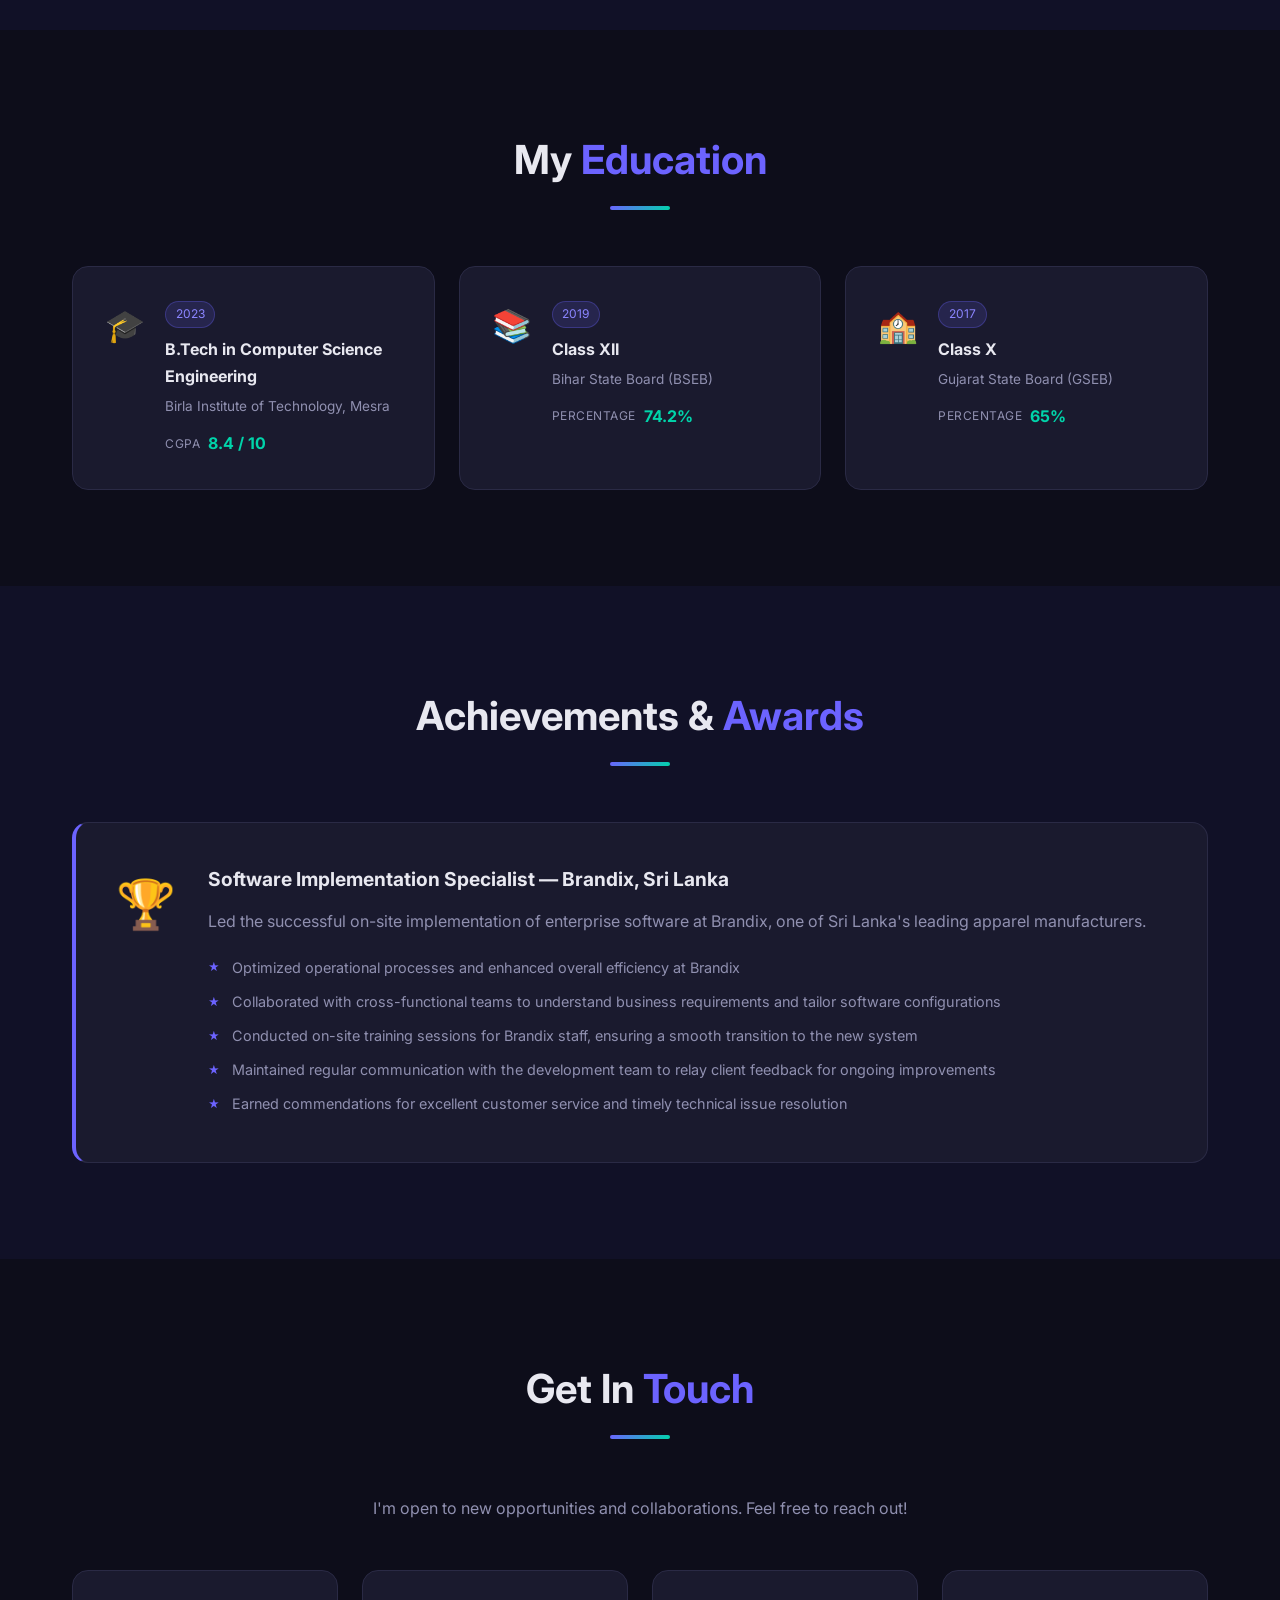
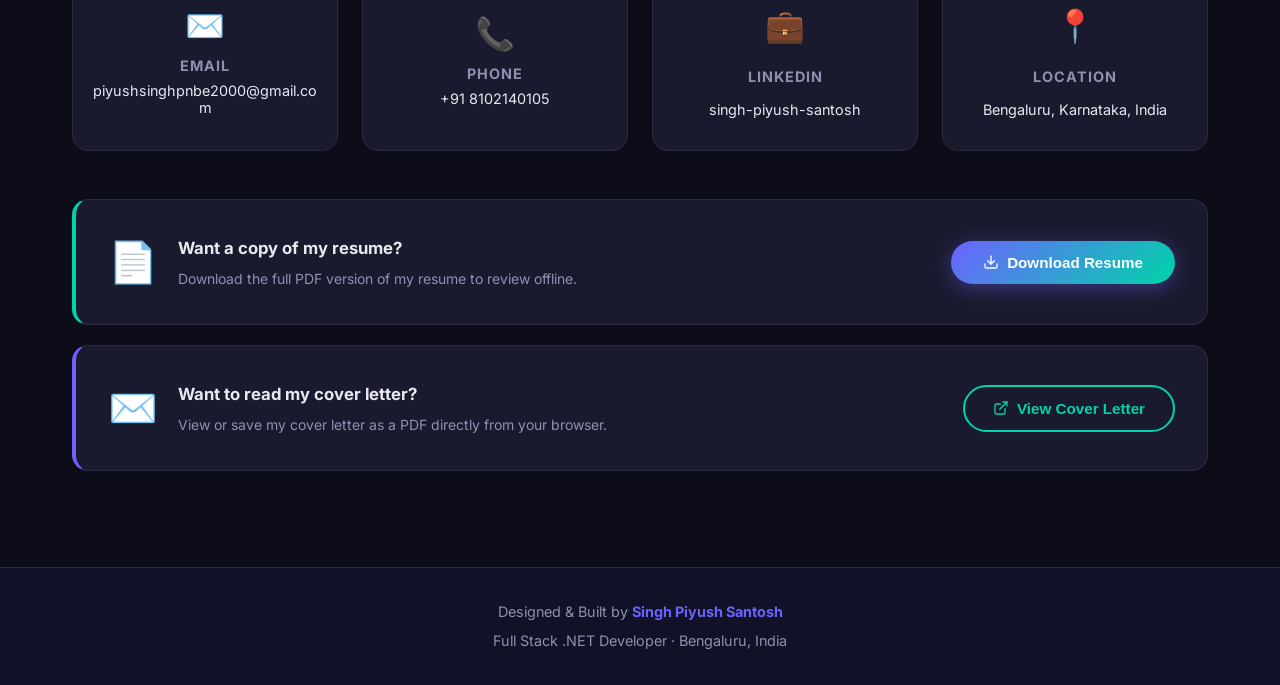
==== commit 050ec0fb: "Hide to show path on hover" ====
--- a/index.html
+++ b/index.html
@@ -13,7 +13,7 @@
   <!-- Navigation -->
   <nav class="navbar" id="navbar">
     <div class="nav-container">
-      <a href="#home" class="nav-logo">Piyush<span>.dev</span></a>
+      <button class="nav-logo" data-scroll="home">Piyush<span>.dev</span></button>
       <ul class="nav-links" id="nav-links">
         <li><button class="nav-btn" data-scroll="about">About</button></li>
         <li><button class="nav-btn" data-scroll="experience">Experience</button></li>
@@ -44,16 +44,16 @@
       <div class="hero-actions">
         <button class="btn btn-primary" data-scroll="projects">View My Work</button>
         <button class="btn btn-outline" data-scroll="contact">Get In Touch</button>
-        <a href="assets/resume.pdf" download="Singh_Piyush_Santosh_Resume.pdf" class="btn btn-download">
+        <button class="btn btn-download" data-action="download-resume">
           <svg viewBox="0 0 24 24" fill="none" stroke="currentColor" stroke-width="2" stroke-linecap="round" stroke-linejoin="round"><path d="M21 15v4a2 2 0 01-2 2H5a2 2 0 01-2-2v-4"/><polyline points="7 10 12 15 17 10"/><line x1="12" y1="15" x2="12" y2="3"/></svg>
           Download Resume
-        </a>
+        </button>
       </div>
       <div class="hero-socials">
         <a href="https://www.linkedin.com/in/singh-piyush-santosh/" target="_blank" rel="noopener" aria-label="LinkedIn">
           <svg viewBox="0 0 24 24" fill="currentColor"><path d="M20.447 20.452h-3.554v-5.569c0-1.328-.027-3.037-1.852-3.037-1.853 0-2.136 1.445-2.136 2.939v5.667H9.351V9h3.414v1.561h.046c.477-.9 1.637-1.85 3.37-1.85 3.601 0 4.267 2.37 4.267 5.455v6.286zM5.337 7.433a2.062 2.062 0 01-2.063-2.065 2.064 2.064 0 112.063 2.065zm1.782 13.019H3.555V9h3.564v11.452zM22.225 0H1.771C.792 0 0 .774 0 1.729v20.542C0 23.227.792 24 1.771 24h20.451C23.2 24 24 23.227 24 22.271V1.729C24 .774 23.2 0 22.222 0h.003z"/></svg>
         </a>
-        <a href="https://github.com/piyushsinghpnb" target="_blank" rel="noopener" aria-label="GitHub">
+        <!--<a href="https://github.com/piyushsinghpnb" target="_blank" rel="noopener" aria-label="GitHub">
           <svg viewBox="0 0 24 24" fill="currentColor"><path d="M12 0C5.374 0 0 5.373 0 12c0 5.302 3.438 9.8 8.207 11.387.599.111.793-.261.793-.577v-2.234c-3.338.726-4.033-1.416-4.033-1.416-.546-1.387-1.333-1.756-1.333-1.756-1.089-.745.083-.729.083-.729 1.205.084 1.839 1.237 1.839 1.237 1.07 1.834 2.807 1.304 3.492.997.107-.775.418-1.305.762-1.604-2.665-.305-5.467-1.334-5.467-5.931 0-1.311.469-2.381 1.236-3.221-.124-.303-.535-1.524.117-3.176 0 0 1.008-.322 3.301 1.23A11.509 11.509 0 0112 5.803c1.02.005 2.047.138 3.006.404 2.291-1.552 3.297-1.23 3.297-1.23.653 1.653.242 2.874.118 3.176.77.84 1.235 1.911 1.235 3.221 0 4.609-2.807 5.624-5.479 5.921.43.372.823 1.102.823 2.222v3.293c0 .319.192.694.801.576C20.566 21.797 24 17.3 24 12c0-6.627-5.373-12-12-12z"/></svg>
         </a>
         <a href="https://leetcode.com/u/piyushsinghpnbe2000/" target="_blank" rel="noopener" aria-label="LeetCode">
@@ -61,10 +61,10 @@
         </a>
         <a href="https://www.codechef.com/users/nitroracer19" target="_blank" rel="noopener" aria-label="CodeChef">
           <svg viewBox="0 0 24 24" fill="currentColor"><path d="M11.257 0C7.112.04 3.199 2.694 1.485 6.482c-.897 1.975-1.127 4.225-.76 6.352.368 2.127 1.388 4.13 2.866 5.733 1.45 1.572 3.33 2.73 5.38 3.29 2.05.56 4.24.51 6.26-.15 1.98-.64 3.77-1.85 5.1-3.46 1.33-1.6 2.17-3.57 2.42-5.61.26-2.04-.07-4.15-.95-6.01C20.5 4.1 18.9 2.44 16.97 1.37 15.12.34 12.99-.02 11.257 0zm.536 1.77c1.63-.03 3.27.35 4.7 1.14 1.44.8 2.67 1.98 3.52 3.39.86 1.41 1.33 3.04 1.33 4.68 0 1.64-.47 3.27-1.33 4.68-.85 1.41-2.08 2.59-3.52 3.39-1.43.79-3.07 1.17-4.7 1.14-1.63.03-3.27-.35-4.7-1.14-1.44-.8-2.67-1.98-3.52-3.39C2.26 14.25 1.79 12.62 1.79 10.98c0-1.64.47-3.27 1.33-4.68.85-1.41 2.08-2.59 3.52-3.39 1.43-.79 3.07-1.17 4.7-1.14zm-.07 2.47c-.97.01-1.94.24-2.82.67-.88.43-1.66 1.06-2.27 1.84-.61.78-.99 1.71-1.1 2.68-.11.97.06 1.96.49 2.84.43.88 1.1 1.64 1.93 2.18.83.54 1.79.84 2.77.87.98.03 1.96-.21 2.82-.69.86-.48 1.58-1.19 2.07-2.05.49-.86.73-1.84.69-2.82-.04-.98-.35-1.94-.9-2.76-.55-.82-1.32-1.48-2.21-1.9-.89-.42-1.88-.62-2.87-.61l.4.75z"/></svg>
-        </a>
-        <a href="mailto:piyushsinghpnbe2000@gmail.com" aria-label="Email">
+        </a>-->
+        <button class="social-btn" data-action="email" aria-label="Email">
           <svg viewBox="0 0 24 24" fill="currentColor"><path d="M24 5.457v13.909c0 .904-.732 1.636-1.636 1.636h-3.819V11.73L12 16.64l-6.545-4.91v9.273H1.636A1.636 1.636 0 010 19.366V5.457c0-.9.732-1.636 1.636-1.636h.749L12 10.09l9.615-6.269h.749A1.636 1.636 0 0124 5.457z"/></svg>
-        </a>
+        </button>
       </div>
     </div>
     <div class="hero-scroll">
@@ -403,16 +403,16 @@
       <h2 class="section-title">Get In <span>Touch</span></h2>
       <p class="contact-subtitle">I'm open to new opportunities and collaborations. Feel free to reach out!</p>
       <div class="contact-grid">
-        <a href="mailto:piyushsinghpnbe2000@gmail.com" class="contact-card">
+        <button class="contact-card card-btn" data-action="email">
           <div class="contact-icon">✉️</div>
           <h3>Email</h3>
           <p>piyushsinghpnbe2000@gmail.com</p>
-        </a>
-        <a href="tel:+918102140105" class="contact-card">
+        </button>
+        <button class="contact-card card-btn" data-action="phone">
           <div class="contact-icon">📞</div>
           <h3>Phone</h3>
           <p>+91 8102140105</p>
-        </a>
+        </button>
         <a href="https://www.linkedin.com/in/singh-piyush-santosh/" target="_blank" rel="noopener" class="contact-card">
           <div class="contact-icon">💼</div>
           <h3>LinkedIn</h3>
@@ -423,7 +423,7 @@
           <h3>Location</h3>
           <p>Bengaluru, Karnataka, India</p>
         </div>
-        <a href="https://github.com/piyushsinghpnb" target="_blank" rel="noopener" class="contact-card">
+        <!--<a href="https://github.com/piyushsinghpnb" target="_blank" rel="noopener" class="contact-card">
           <div class="contact-icon">
             <svg viewBox="0 0 24 24" fill="currentColor" style="width:2rem;height:2rem"><path d="M12 0C5.374 0 0 5.373 0 12c0 5.302 3.438 9.8 8.207 11.387.599.111.793-.261.793-.577v-2.234c-3.338.726-4.033-1.416-4.033-1.416-.546-1.387-1.333-1.756-1.333-1.756-1.089-.745.083-.729.083-.729 1.205.084 1.839 1.237 1.839 1.237 1.07 1.834 2.807 1.304 3.492.997.107-.775.418-1.305.762-1.604-2.665-.305-5.467-1.334-5.467-5.931 0-1.311.469-2.381 1.236-3.221-.124-.303-.535-1.524.117-3.176 0 0 1.008-.322 3.301 1.23A11.509 11.509 0 0112 5.803c1.02.005 2.047.138 3.006.404 2.291-1.552 3.297-1.23 3.297-1.23.653 1.653.242 2.874.118 3.176.77.84 1.235 1.911 1.235 3.221 0 4.609-2.807 5.624-5.479 5.921.43.372.823 1.102.823 2.222v3.293c0 .319.192.694.801.576C20.566 21.797 24 17.3 24 12c0-6.627-5.373-12-12-12z"/></svg>
           </div>
@@ -443,7 +443,7 @@
           </div>
           <h3>CodeChef</h3>
           <p>nitroracer19</p>
-        </a>
+        </a>-->
       </div>
 
       <div class="resume-download-banner">
@@ -454,10 +454,10 @@
             <p>Download the full PDF version of my resume to review offline.</p>
           </div>
         </div>
-        <a href="assets/resume.pdf" download="Singh_Piyush_Santosh_Resume.pdf" class="btn btn-primary resume-btn">
+        <button class="btn btn-primary resume-btn" data-action="download-resume">
           <svg viewBox="0 0 24 24" fill="none" stroke="currentColor" stroke-width="2" stroke-linecap="round" stroke-linejoin="round"><path d="M21 15v4a2 2 0 01-2 2H5a2 2 0 01-2-2v-4"/><polyline points="7 10 12 15 17 10"/><line x1="12" y1="15" x2="12" y2="3"/></svg>
           Download Resume
-        </a>
+        </button>
       </div>
 
       <div class="resume-download-banner cover-banner">
@@ -468,10 +468,10 @@
             <p>View or save my cover letter as a PDF directly from your browser.</p>
           </div>
         </div>
-        <a href="assets/cover-letter.html" target="_blank" rel="noopener" class="btn btn-download resume-btn">
+        <button class="btn btn-download resume-btn" data-action="cover-letter">
           <svg viewBox="0 0 24 24" fill="none" stroke="currentColor" stroke-width="2" stroke-linecap="round" stroke-linejoin="round"><path d="M18 13v6a2 2 0 01-2 2H5a2 2 0 01-2-2V8a2 2 0 012-2h6"/><polyline points="15 3 21 3 21 9"/><line x1="10" y1="14" x2="21" y2="3"/></svg>
           View Cover Letter
-        </a>
+        </button>
       </div>
     </div>
   </section>
--- a/style.css
+++ b/style.css
@@ -68,6 +68,10 @@
   font-weight: 700;
   color: var(--text);
   font-family: 'Fira Code', monospace;
+  background: none;
+  border: none;
+  cursor: pointer;
+  padding: 0;
 }
 .nav-logo span { color: var(--primary); }
 
@@ -241,7 +245,8 @@
   justify-content: center;
 }
 
-.hero-socials a {
+.hero-socials a,
+.social-btn {
   width: 44px; height: 44px;
   border-radius: 50%;
   border: 2px solid var(--border);
@@ -250,9 +255,14 @@
   justify-content: center;
   color: var(--text-muted);
   transition: all var(--transition);
-}
-.hero-socials a svg { width: 18px; height: 18px; }
-.hero-socials a:hover { border-color: var(--primary); color: var(--primary); transform: translateY(-3px); }
+  background: none;
+  cursor: pointer;
+  padding: 0;
+}
+.hero-socials a svg,
+.social-btn svg { width: 18px; height: 18px; }
+.hero-socials a:hover,
+.social-btn:hover { border-color: var(--primary); color: var(--primary); transform: translateY(-3px); }
 
 .hero-scroll {
   position: absolute;
@@ -841,7 +851,8 @@
   gap: 1.5rem;
 }
 
-.contact-card {
+.contact-card,
+.card-btn {
   background: var(--bg-card);
   border: 1px solid var(--border);
   border-radius: var(--radius);
@@ -849,8 +860,13 @@
   text-align: center;
   transition: all var(--transition);
   display: block;
-}
-.contact-card:hover {
+  font-family: 'Inter', sans-serif;
+  color: var(--text);
+  width: 100%;
+  cursor: pointer;
+}
+.contact-card:hover,
+.card-btn:hover {
   border-color: var(--primary);
   box-shadow: var(--shadow);
   transform: translateY(-6px);
